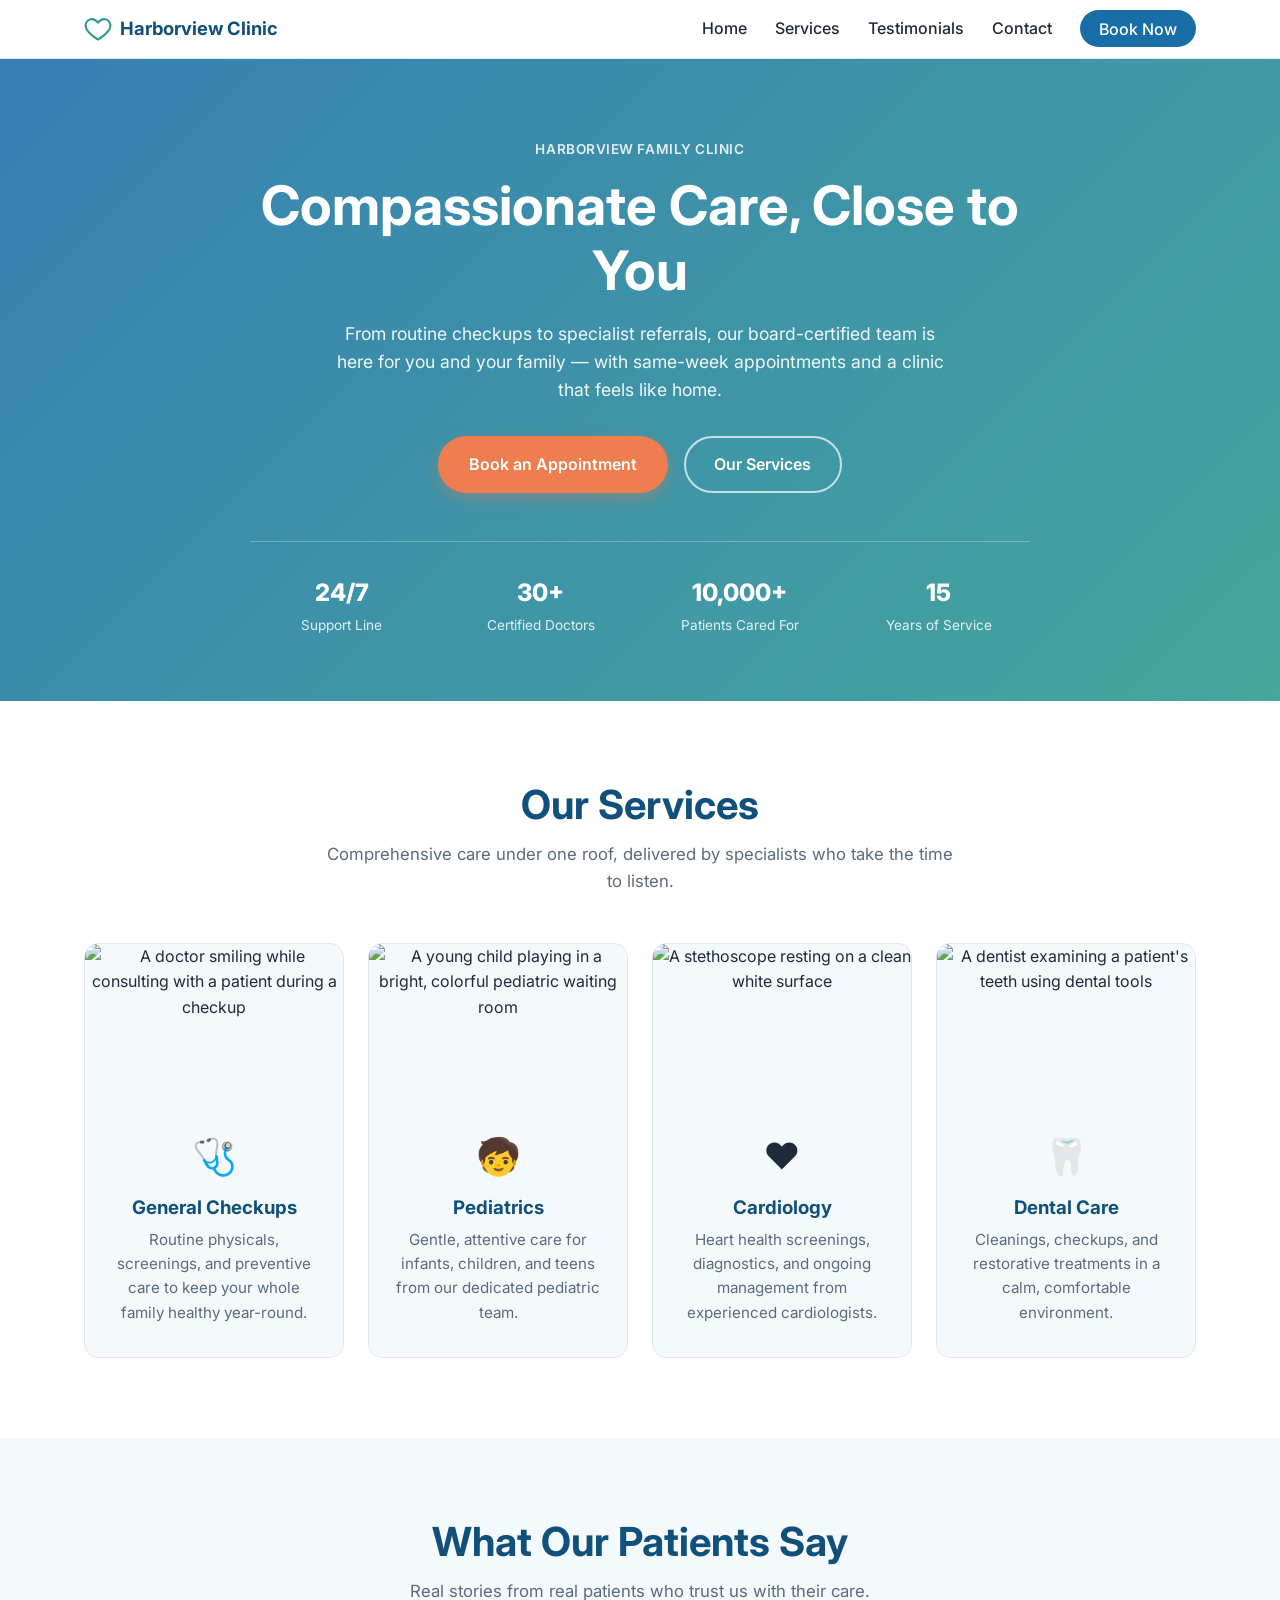
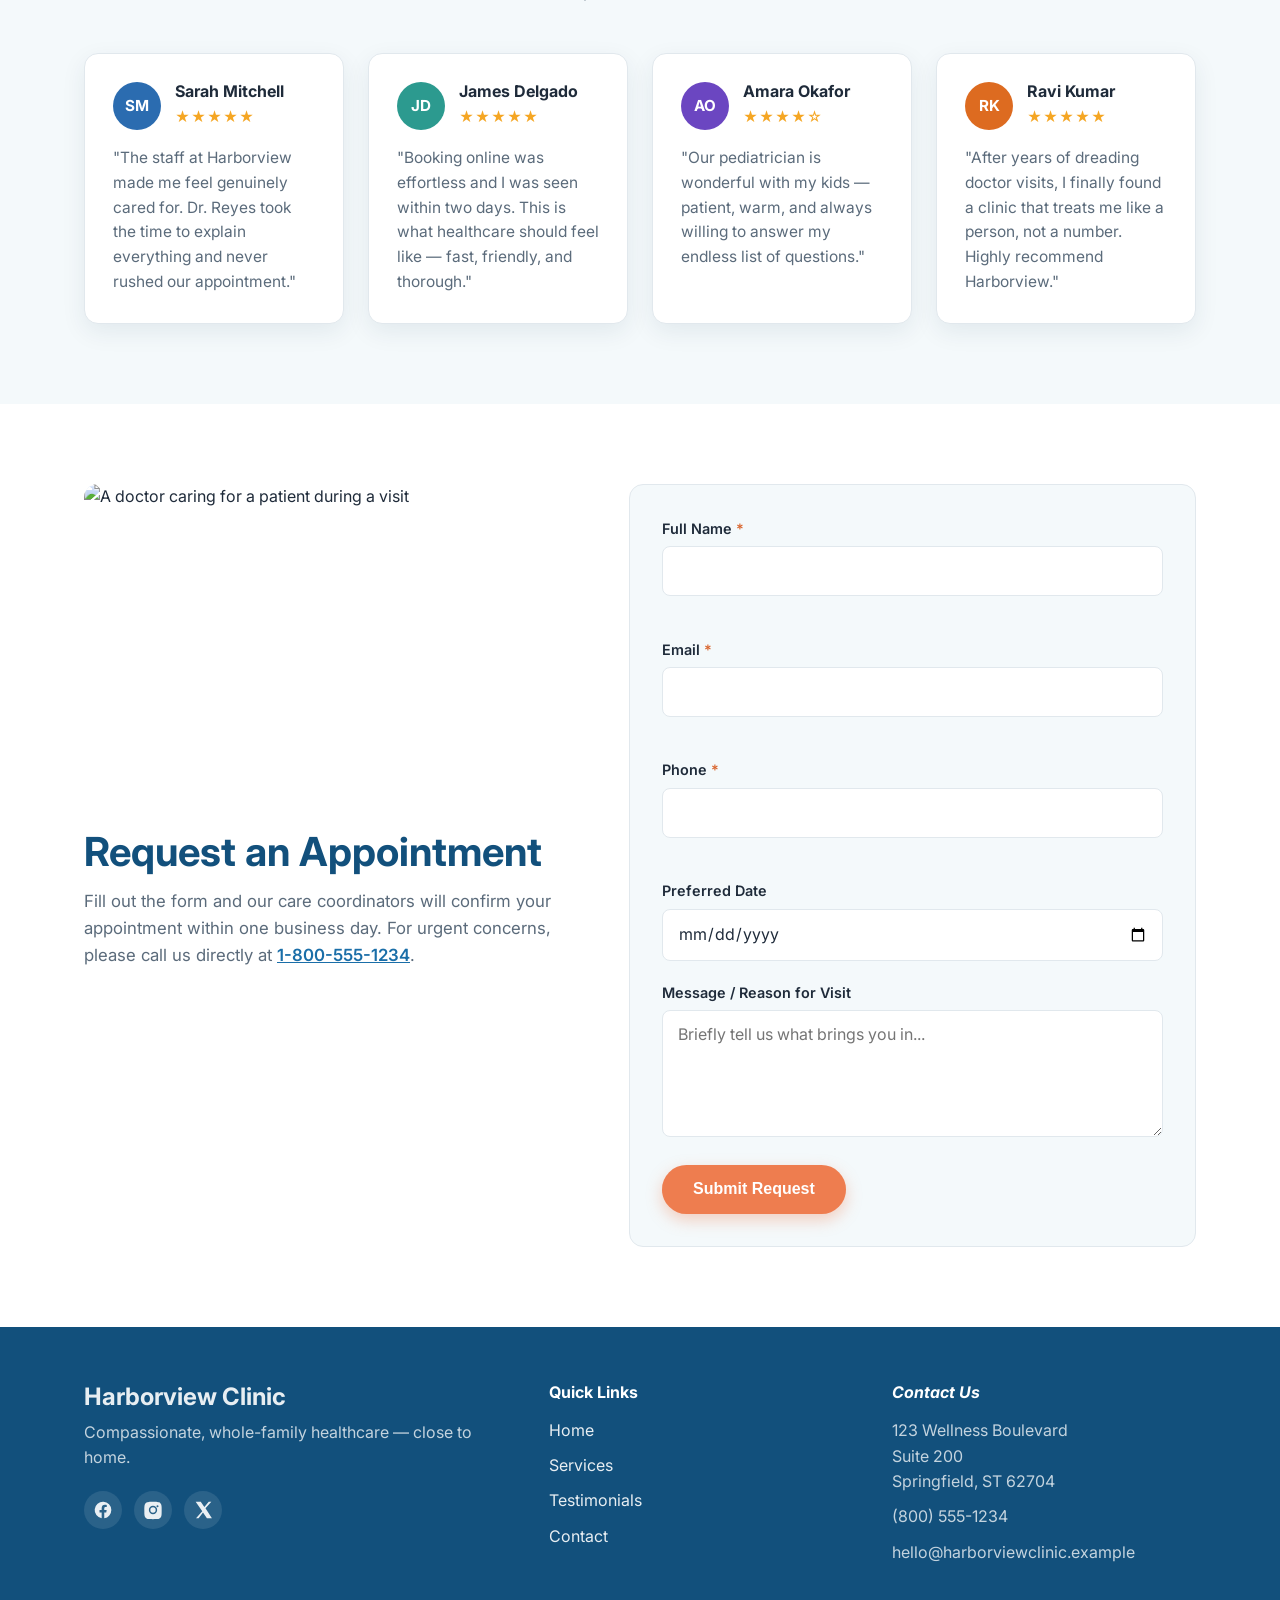
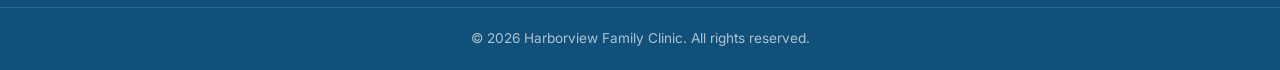
==== index.html @ 47829ef1 "Add healthcare clinic site (HTML, CSS, JS) and CLAUDE.md" ====
<!DOCTYPE html>
<html lang="en">
<head>
  <meta charset="UTF-8">
  <meta name="viewport" content="width=device-width, initial-scale=1.0">
  <title>Harborview Family Clinic | Compassionate Care, Close to You</title>
  <meta name="description" content="Harborview Family Clinic offers trusted, compassionate healthcare for the whole family. Book an appointment today.">
  <link rel="preconnect" href="https://fonts.googleapis.com">
  <link rel="preconnect" href="https://fonts.gstatic.com" crossorigin>
  <link href="https://fonts.googleapis.com/css2?family=Inter:wght@400;500;600;700;800&display=swap" rel="stylesheet">
  <link rel="stylesheet" href="styles.css">
</head>
<body>

  <!-- ===================== Header / Navbar ===================== -->
  <header class="site-header">
    <nav class="navbar" aria-label="Primary navigation">
      <a href="#home" class="logo">
        <span class="logo-mark" aria-hidden="true">
          <svg width="28" height="28" viewBox="0 0 24 24" fill="none" xmlns="http://www.w3.org/2000/svg">
            <path d="M12 21s-7.5-4.6-10-9.3C.5 8.4 2 4.5 5.6 3.7 8 3.1 10.2 4.4 12 6.5c1.8-2.1 4-3.4 6.4-2.8C22 4.5 23.5 8.4 22 11.7 19.5 16.4 12 21 12 21z" stroke="currentColor" stroke-width="1.8" stroke-linejoin="round"/>
          </svg>
        </span>
        Harborview Clinic
      </a>

      <button class="nav-toggle" id="navToggle" aria-label="Toggle navigation menu" aria-expanded="false" aria-controls="navMenu">
        <span></span>
        <span></span>
        <span></span>
      </button>

      <ul class="nav-menu" id="navMenu">
        <li><a href="#home" class="nav-link">Home</a></li>
        <li><a href="#services" class="nav-link">Services</a></li>
        <li><a href="#testimonials" class="nav-link">Testimonials</a></li>
        <li><a href="#enquiry" class="nav-link">Contact</a></li>
        <li><a href="#enquiry" class="nav-link nav-cta">Book Now</a></li>
      </ul>
    </nav>
  </header>

  <main>
    <!-- ===================== 1. Hero Section ===================== -->
    <section id="home" class="hero">
      <div class="hero-inner">
        <p class="hero-eyebrow fade-in">Harborview Family Clinic</p>
        <h1 class="hero-title fade-in">Compassionate Care, Close to You</h1>
        <p class="hero-subtitle fade-in">
          From routine checkups to specialist referrals, our board-certified team is here for
          you and your family — with same-week appointments and a clinic that feels like home.
        </p>
        <div class="hero-actions fade-in">
          <a href="#enquiry" class="btn btn-primary">Book an Appointment</a>
          <a href="#services" class="btn btn-secondary">Our Services</a>
        </div>

        <ul class="trust-strip fade-in">
          <li>
            <span class="trust-number">24/7</span>
            <span class="trust-label">Support Line</span>
          </li>
          <li>
            <span class="trust-number">30+</span>
            <span class="trust-label">Certified Doctors</span>
          </li>
          <li>
            <span class="trust-number">10,000+</span>
            <span class="trust-label">Patients Cared For</span>
          </li>
          <li>
            <span class="trust-number">15</span>
            <span class="trust-label">Years of Service</span>
          </li>
        </ul>
      </div>
    </section>

    <!-- ===================== 2. Services Section ===================== -->
    <section id="services" class="services">
      <div class="section-inner">
        <h2 class="section-title fade-in">Our Services</h2>
        <p class="section-intro fade-in">
          Comprehensive care under one roof, delivered by specialists who take the time to listen.
        </p>

        <div class="services-grid">
          <article class="service-card fade-in">
            <img class="service-photo" src="https://images.unsplash.com/photo-1622253692010-333f2da6031d?w=500&q=70&auto=format&fit=crop" alt="A doctor smiling while consulting with a patient during a checkup" loading="lazy" width="500" height="320">
            <div class="service-body">
              <span class="service-icon" aria-hidden="true">🩺</span>
              <h3>General Checkups</h3>
              <p>Routine physicals, screenings, and preventive care to keep your whole family healthy year-round.</p>
            </div>
          </article>

          <article class="service-card fade-in">
            <img class="service-photo" src="https://images.unsplash.com/photo-1516627145497-ae6968895b74?w=500&q=70&auto=format&fit=crop" alt="A young child playing in a bright, colorful pediatric waiting room" loading="lazy" width="500" height="320">
            <div class="service-body">
              <span class="service-icon" aria-hidden="true">🧒</span>
              <h3>Pediatrics</h3>
              <p>Gentle, attentive care for infants, children, and teens from our dedicated pediatric team.</p>
            </div>
          </article>

          <article class="service-card fade-in">
            <img class="service-photo" src="https://images.unsplash.com/photo-1584982751601-97dcc096659c?w=500&q=70&auto=format&fit=crop" alt="A stethoscope resting on a clean white surface" loading="lazy" width="500" height="320">
            <div class="service-body">
              <span class="service-icon" aria-hidden="true">❤️</span>
              <h3>Cardiology</h3>
              <p>Heart health screenings, diagnostics, and ongoing management from experienced cardiologists.</p>
            </div>
          </article>

          <article class="service-card fade-in">
            <img class="service-photo" src="https://images.unsplash.com/photo-1606811971618-4486d14f3f99?w=500&q=70&auto=format&fit=crop" alt="A dentist examining a patient's teeth using dental tools" loading="lazy" width="500" height="320">
            <div class="service-body">
              <span class="service-icon" aria-hidden="true">🦷</span>
              <h3>Dental Care</h3>
              <p>Cleanings, checkups, and restorative treatments in a calm, comfortable environment.</p>
            </div>
          </article>
        </div>
      </div>
    </section>

    <!-- ===================== 3. Testimonials Section ===================== -->
    <section id="testimonials" class="testimonials">
      <div class="section-inner">
        <h2 class="section-title fade-in">What Our Patients Say</h2>
        <p class="section-intro fade-in">
          Real stories from real patients who trust us with their care.
        </p>

        <div class="testimonials-grid">
          <article class="testimonial-card fade-in">
            <div class="testimonial-header">
              <span class="avatar" style="background:#2b6cb0;" aria-hidden="true">SM</span>
              <div>
                <h3 class="testimonial-name">Sarah Mitchell</h3>
                <span class="stars" aria-label="5 out of 5 stars">★★★★★</span>
              </div>
            </div>
            <p class="testimonial-quote">
              "The staff at Harborview made me feel genuinely cared for. Dr. Reyes took the time
              to explain everything and never rushed our appointment."
            </p>
          </article>

          <article class="testimonial-card fade-in">
            <div class="testimonial-header">
              <span class="avatar" style="background:#2c9a8f;" aria-hidden="true">JD</span>
              <div>
                <h3 class="testimonial-name">James Delgado</h3>
                <span class="stars" aria-label="5 out of 5 stars">★★★★★</span>
              </div>
            </div>
            <p class="testimonial-quote">
              "Booking online was effortless and I was seen within two days. This is what
              healthcare should feel like — fast, friendly, and thorough."
            </p>
          </article>

          <article class="testimonial-card fade-in">
            <div class="testimonial-header">
              <span class="avatar" style="background:#6b46c1;" aria-hidden="true">AO</span>
              <div>
                <h3 class="testimonial-name">Amara Okafor</h3>
                <span class="stars" aria-label="4 out of 5 stars">★★★★☆</span>
              </div>
            </div>
            <p class="testimonial-quote">
              "Our pediatrician is wonderful with my kids — patient, warm, and always willing
              to answer my endless list of questions."
            </p>
          </article>

          <article class="testimonial-card fade-in">
            <div class="testimonial-header">
              <span class="avatar" style="background:#dd6b20;" aria-hidden="true">RK</span>
              <div>
                <h3 class="testimonial-name">Ravi Kumar</h3>
                <span class="stars" aria-label="5 out of 5 stars">★★★★★</span>
              </div>
            </div>
            <p class="testimonial-quote">
              "After years of dreading doctor visits, I finally found a clinic that treats me
              like a person, not a number. Highly recommend Harborview."
            </p>
          </article>
        </div>
      </div>
    </section>

    <!-- ===================== 4. Enquiry Form Section ===================== -->
    <section id="enquiry" class="enquiry">
      <div class="section-inner enquiry-inner">
        <div class="enquiry-copy fade-in">
          <img class="enquiry-photo" src="https://images.unsplash.com/photo-1576765608866-5b51046452be?w=600&q=70&auto=format&fit=crop" alt="A doctor caring for a patient during a visit" loading="lazy" width="600" height="380">
          <h2 class="section-title">Request an Appointment</h2>
          <p class="section-intro">
            Fill out the form and our care coordinators will confirm your appointment within
            one business day. For urgent concerns, please call us directly at
            <a href="tel:+18005551234">1-800-555-1234</a>.
          </p>
        </div>

        <form id="enquiryForm" class="enquiry-form fade-in" novalidate>
          <div id="formSuccess" class="form-success" role="status" hidden>
            Thank you! We'll contact you shortly to confirm your appointment.
          </div>

          <div class="form-group">
            <label for="fullName">Full Name <span class="required">*</span></label>
            <input type="text" id="fullName" name="fullName" autocomplete="name" aria-describedby="fullNameError" required>
            <span class="error" id="fullNameError"></span>
          </div>

          <div class="form-group">
            <label for="email">Email <span class="required">*</span></label>
            <input type="email" id="email" name="email" autocomplete="email" aria-describedby="emailError" required>
            <span class="error" id="emailError"></span>
          </div>

          <div class="form-group">
            <label for="phone">Phone <span class="required">*</span></label>
            <input type="tel" id="phone" name="phone" autocomplete="tel" aria-describedby="phoneError" required>
            <span class="error" id="phoneError"></span>
          </div>

          <div class="form-group">
            <label for="preferredDate">Preferred Date</label>
            <input type="date" id="preferredDate" name="preferredDate">
          </div>

          <div class="form-group form-group-full">
            <label for="message">Message / Reason for Visit</label>
            <textarea id="message" name="message" rows="4" placeholder="Briefly tell us what brings you in..."></textarea>
          </div>

          <button type="submit" class="btn btn-primary form-submit">Submit Request</button>

          <!-- API endpoint placeholder: replace console.log in script.js with a fetch() call to your backend -->
        </form>
      </div>
    </section>
  </main>

  <!-- ===================== Footer ===================== -->
  <footer class="site-footer">
    <div class="footer-inner">
      <div class="footer-brand">
        <h2>Harborview Clinic</h2>
        <p>Compassionate, whole-family healthcare — close to home.</p>
        <ul class="social-links" aria-label="Social media links">
          <li>
            <a href="#" aria-label="Harborview Clinic on Facebook">
              <svg width="20" height="20" viewBox="0 0 24 24" fill="currentColor" aria-hidden="true"><path d="M22 12a10 10 0 10-11.6 9.9v-7h-2.6V12h2.6V9.8c0-2.6 1.5-4 3.9-4 1.1 0 2.2.2 2.2.2v2.5h-1.3c-1.3 0-1.7.8-1.7 1.6V12h2.9l-.5 2.9h-2.4v7A10 10 0 0022 12z"/></svg>
            </a>
          </li>
          <li>
            <a href="#" aria-label="Harborview Clinic on Instagram">
              <svg width="20" height="20" viewBox="0 0 24 24" fill="currentColor" aria-hidden="true"><path d="M12 2.2c3.2 0 3.6 0 4.9.1 1.2.1 2 .3 2.4.5.6.2 1 .5 1.5 1 .4.4.7.9 1 1.5.2.4.4 1.2.5 2.4.1 1.3.1 1.7.1 4.9s0 3.6-.1 4.9c-.1 1.2-.3 2-.5 2.4-.2.6-.5 1-1 1.5-.4.4-.9.7-1.5 1-.4.2-1.2.4-2.4.5-1.3.1-1.7.1-4.9.1s-3.6 0-4.9-.1c-1.2-.1-2-.3-2.4-.5a4 4 0 01-1.5-1 4 4 0 01-1-1.5c-.2-.4-.4-1.2-.5-2.4-.1-1.3-.1-1.7-.1-4.9s0-3.6.1-4.9c.1-1.2.3-2 .5-2.4.2-.6.5-1 1-1.5.4-.4.9-.7 1.5-1 .4-.2 1.2-.4 2.4-.5 1.3-.1 1.7-.1 4.9-.1zM12 7a5 5 0 100 10 5 5 0 000-10zm0 8.2a3.2 3.2 0 110-6.4 3.2 3.2 0 010 6.4zm5.4-8.9a1.2 1.2 0 100 2.4 1.2 1.2 0 000-2.4z"/></svg>
            </a>
          </li>
          <li>
            <a href="#" aria-label="Harborview Clinic on X">
              <svg width="20" height="20" viewBox="0 0 24 24" fill="currentColor" aria-hidden="true"><path d="M18.9 2H22l-7 8 7.7 12h-6l-4.7-6.9L6.7 22H3.6l7.5-8.6L3.2 2h6.1l4.3 6.3L18.9 2z"/></svg>
            </a>
          </li>
        </ul>
      </div>

      <nav class="footer-links" aria-label="Footer quick links">
        <h3>Quick Links</h3>
        <ul>
          <li><a href="#home">Home</a></li>
          <li><a href="#services">Services</a></li>
          <li><a href="#testimonials">Testimonials</a></li>
          <li><a href="#enquiry">Contact</a></li>
        </ul>
      </nav>

      <address class="footer-contact">
        <h3>Contact Us</h3>
        <p>123 Wellness Boulevard<br>Suite 200<br>Springfield, ST 62704</p>
        <p><a href="tel:+18005551234">(800) 555-1234</a></p>
        <p><a href="mailto:hello@harborviewclinic.example">hello@harborviewclinic.example</a></p>
      </address>
    </div>

    <div class="footer-bottom">
      <p>&copy; <span id="year"></span> Harborview Family Clinic. All rights reserved.</p>
    </div>
  </footer>

  <script src="script.js" defer></script>
</body>
</html>
---- styles.css ----
/* ===================== Variables & Reset ===================== */
:root {
  --color-primary: #1a6ea8;
  --color-primary-dark: #12507c;
  --color-teal: #2c9a8f;
  --color-accent: #ee7d4f;
  --color-accent-dark: #d9662f;
  --color-text: #1f2b3a;
  --color-text-muted: #5b6b7b;
  --color-bg: #ffffff;
  --color-bg-soft: #f4f9fb;
  --color-border: #e1e8ed;
  --shadow-card: 0 8px 24px rgba(19, 51, 74, 0.08);
  --radius: 14px;
  --max-width: 1160px;
  --font-body: 'Inter', -apple-system, BlinkMacSystemFont, 'Segoe UI', Roboto, sans-serif;
}

* {
  margin: 0;
  padding: 0;
  box-sizing: border-box;
}

html {
  scroll-behavior: smooth;
}

body {
  font-family: var(--font-body);
  color: var(--color-text);
  background: var(--color-bg);
  line-height: 1.6;
  -webkit-font-smoothing: antialiased;
}

img, svg {
  display: block;
  max-width: 100%;
}

a {
  color: inherit;
  text-decoration: none;
}

ul {
  list-style: none;
}

h1, h2, h3 {
  line-height: 1.2;
  font-weight: 700;
}

.section-inner {
  max-width: var(--max-width);
  margin: 0 auto;
  padding: 5rem 1.5rem;
}

.section-title {
  font-size: clamp(1.75rem, 4vw, 2.5rem);
  text-align: center;
  color: var(--color-primary-dark);
}

.section-intro {
  text-align: center;
  max-width: 640px;
  margin: 0.75rem auto 3rem;
  color: var(--color-text-muted);
  font-size: 1.05rem;
}

:focus-visible {
  outline: 3px solid var(--color-accent);
  outline-offset: 2px;
}

/* ===================== Buttons ===================== */
.btn {
  display: inline-block;
  padding: 0.85rem 1.8rem;
  border-radius: 999px;
  font-weight: 600;
  font-size: 1rem;
  border: 2px solid transparent;
  cursor: pointer;
  transition: transform 0.15s ease, box-shadow 0.15s ease, background 0.15s ease;
}

.btn:hover {
  transform: translateY(-2px);
}

.btn-primary {
  background: var(--color-accent);
  color: #fff;
  box-shadow: 0 6px 16px rgba(238, 125, 79, 0.35);
}

.btn-primary:hover {
  background: var(--color-accent-dark);
}

.btn-secondary {
  background: transparent;
  color: #fff;
  border-color: rgba(255, 255, 255, 0.7);
}

.btn-secondary:hover {
  background: rgba(255, 255, 255, 0.15);
}

/* ===================== Fade-in on scroll ===================== */
.fade-in {
  opacity: 0;
  transform: translateY(24px);
  transition: opacity 0.6s ease, transform 0.6s ease;
}

.fade-in.is-visible {
  opacity: 1;
  transform: translateY(0);
}

/* ===================== Header / Navbar ===================== */
.site-header {
  position: sticky;
  top: 0;
  z-index: 100;
  background: rgba(255, 255, 255, 0.92);
  backdrop-filter: blur(8px);
  border-bottom: 1px solid var(--color-border);
}

.navbar {
  max-width: var(--max-width);
  margin: 0 auto;
  display: flex;
  align-items: center;
  justify-content: space-between;
  padding: 0.9rem 1.5rem;
}

.logo {
  display: flex;
  align-items: center;
  gap: 0.5rem;
  font-weight: 700;
  font-size: 1.15rem;
  color: var(--color-primary-dark);
}

.logo-mark {
  color: var(--color-teal);
  display: inline-flex;
}

.nav-toggle {
  display: flex;
  flex-direction: column;
  justify-content: center;
  gap: 5px;
  width: 40px;
  height: 40px;
  background: transparent;
  border: none;
  cursor: pointer;
  z-index: 110;
}

.nav-toggle span {
  display: block;
  height: 2px;
  width: 100%;
  background: var(--color-primary-dark);
  border-radius: 2px;
  transition: transform 0.25s ease, opacity 0.25s ease;
}

.nav-toggle[aria-expanded="true"] span:nth-child(1) {
  transform: translateY(7px) rotate(45deg);
}

.nav-toggle[aria-expanded="true"] span:nth-child(2) {
  opacity: 0;
}

.nav-toggle[aria-expanded="true"] span:nth-child(3) {
  transform: translateY(-7px) rotate(-45deg);
}

.nav-menu {
  display: flex;
  align-items: center;
  gap: 1.75rem;
}

.nav-link {
  font-weight: 500;
  color: var(--color-text);
  padding: 0.4rem 0;
  border-bottom: 2px solid transparent;
  transition: color 0.15s ease, border-color 0.15s ease;
}

.nav-link:hover {
  color: var(--color-primary);
  border-bottom-color: var(--color-primary);
}

.nav-cta {
  background: var(--color-primary);
  color: #fff !important;
  padding: 0.55rem 1.2rem;
  border-radius: 999px;
  border-bottom: none !important;
}

.nav-cta:hover {
  background: var(--color-primary-dark);
}

@media (max-width: 767px) {
  .nav-toggle {
    display: flex;
  }

  .nav-menu {
    position: fixed;
    top: 68px;
    left: 0;
    right: 0;
    background: #fff;
    flex-direction: column;
    align-items: stretch;
    gap: 0;
    padding: 0.5rem 1.5rem 1.5rem;
    border-bottom: 1px solid var(--color-border);
    transform: translateY(-12px);
    opacity: 0;
    visibility: hidden;
    transition: opacity 0.2s ease, transform 0.2s ease, visibility 0.2s ease;
  }

  .nav-menu.is-open {
    transform: translateY(0);
    opacity: 1;
    visibility: visible;
  }

  .nav-link {
    display: block;
    padding: 0.75rem 0;
    border-bottom: 1px solid var(--color-border);
  }

  .nav-cta {
    margin-top: 0.75rem;
    text-align: center;
  }
}

@media (min-width: 768px) {
  .nav-toggle {
    display: none;
  }
}

/* ===================== Hero ===================== */
.hero {
  background:
    linear-gradient(135deg, rgba(26, 110, 168, 0.88) 0%, rgba(44, 154, 143, 0.88) 100%),
    url("https://images.unsplash.com/photo-1519494026892-80bbd2d6fd0d?w=1600&q=70&auto=format&fit=crop") center / cover no-repeat;
  color: #fff;
  padding: 5rem 1.5rem 4rem;
  text-align: center;
}

.hero-inner {
  max-width: 780px;
  margin: 0 auto;
}

.hero-eyebrow {
  font-weight: 600;
  letter-spacing: 0.04em;
  text-transform: uppercase;
  font-size: 0.85rem;
  color: rgba(255, 255, 255, 0.85);
  margin-bottom: 0.75rem;
}

.hero-title {
  font-size: clamp(2.1rem, 5.5vw, 3.4rem);
  margin-bottom: 1rem;
}

.hero-subtitle {
  font-size: 1.1rem;
  color: rgba(255, 255, 255, 0.92);
  max-width: 620px;
  margin: 0 auto 2rem;
}

.hero-actions {
  display: flex;
  flex-wrap: wrap;
  justify-content: center;
  gap: 1rem;
  margin-bottom: 3rem;
}

.trust-strip {
  display: grid;
  grid-template-columns: repeat(2, 1fr);
  gap: 1.5rem 1rem;
  border-top: 1px solid rgba(255, 255, 255, 0.25);
  padding-top: 2rem;
}

.trust-strip li {
  display: flex;
  flex-direction: column;
  gap: 0.2rem;
}

.trust-number {
  font-size: 1.5rem;
  font-weight: 800;
}

.trust-label {
  font-size: 0.85rem;
  color: rgba(255, 255, 255, 0.85);
}

@media (min-width: 640px) {
  .trust-strip {
    grid-template-columns: repeat(4, 1fr);
  }
}

/* ===================== Services ===================== */
.services {
  background: var(--color-bg);
}

.services-grid {
  display: grid;
  grid-template-columns: 1fr;
  gap: 1.5rem;
}

.service-card {
  background: var(--color-bg-soft);
  border: 1px solid var(--color-border);
  border-radius: var(--radius);
  overflow: hidden;
  text-align: center;
  transition: transform 0.2s ease, box-shadow 0.2s ease;
}

.service-card:hover {
  transform: translateY(-4px);
  box-shadow: var(--shadow-card);
}

.service-photo {
  width: 100%;
  height: 160px;
  object-fit: cover;
}

.service-body {
  padding: 1.5rem 1.5rem 2rem;
}

.service-icon {
  font-size: 2.25rem;
  display: block;
  margin-bottom: 0.75rem;
}

.service-card h3 {
  margin-bottom: 0.5rem;
  color: var(--color-primary-dark);
}

.service-card p {
  color: var(--color-text-muted);
  font-size: 0.95rem;
}

@media (min-width: 640px) {
  .services-grid {
    grid-template-columns: repeat(2, 1fr);
  }
}

@media (min-width: 992px) {
  .services-grid {
    grid-template-columns: repeat(4, 1fr);
  }
}

/* ===================== Testimonials ===================== */
.testimonials {
  background: var(--color-bg-soft);
}

.testimonials-grid {
  display: grid;
  grid-template-columns: 1fr;
  gap: 1.5rem;
}

.testimonial-card {
  background: #fff;
  border: 1px solid var(--color-border);
  border-radius: var(--radius);
  padding: 1.75rem;
  box-shadow: var(--shadow-card);
}

.testimonial-header {
  display: flex;
  align-items: center;
  gap: 0.9rem;
  margin-bottom: 1rem;
}

.avatar {
  flex-shrink: 0;
  width: 48px;
  height: 48px;
  border-radius: 50%;
  color: #fff;
  font-weight: 700;
  font-size: 0.95rem;
  display: flex;
  align-items: center;
  justify-content: center;
}

.testimonial-name {
  font-size: 1rem;
  margin-bottom: 0.15rem;
}

.stars {
  color: #f5a623;
  font-size: 0.9rem;
  letter-spacing: 1px;
}

.testimonial-quote {
  color: var(--color-text-muted);
  font-size: 0.97rem;
}

@media (min-width: 640px) {
  .testimonials-grid {
    grid-template-columns: repeat(2, 1fr);
  }
}

@media (min-width: 992px) {
  .testimonials-grid {
    grid-template-columns: repeat(4, 1fr);
  }
}

/* ===================== Enquiry Form ===================== */
.enquiry {
  background: var(--color-bg);
}

.enquiry-inner {
  display: grid;
  grid-template-columns: 1fr;
  gap: 2.5rem;
}

.enquiry-copy .section-title,
.enquiry-copy .section-intro {
  text-align: left;
  margin-left: 0;
}

.enquiry-photo {
  width: 100%;
  height: 220px;
  object-fit: cover;
  border-radius: var(--radius);
  margin-bottom: 1.5rem;
}

@media (min-width: 992px) {
  .enquiry-photo {
    height: 320px;
  }
}

.enquiry-copy a {
  color: var(--color-primary);
  font-weight: 600;
  text-decoration: underline;
}

.enquiry-form {
  background: var(--color-bg-soft);
  border: 1px solid var(--color-border);
  border-radius: var(--radius);
  padding: 2rem;
  display: grid;
  grid-template-columns: 1fr;
  gap: 1.25rem;
}

.form-group {
  display: flex;
  flex-direction: column;
  gap: 0.4rem;
}

.form-group label {
  font-weight: 600;
  font-size: 0.9rem;
}

.required {
  color: var(--color-accent-dark);
}

.form-group input,
.form-group textarea {
  font: inherit;
  padding: 0.7rem 0.9rem;
  border: 1.5px solid var(--color-border);
  border-radius: 8px;
  background: #fff;
  color: var(--color-text);
  transition: border-color 0.15s ease, box-shadow 0.15s ease;
}

.form-group input:focus,
.form-group textarea:focus {
  border-color: var(--color-primary);
  box-shadow: 0 0 0 3px rgba(26, 110, 168, 0.15);
  outline: none;
}

.form-group input[aria-invalid="true"],
.form-group textarea[aria-invalid="true"] {
  border-color: #d64545;
}

.error {
  color: #d64545;
  font-size: 0.85rem;
  min-height: 1.1em;
}

.form-success {
  background: #e5f6ee;
  border: 1px solid #a9e2c6;
  color: #1e7a4c;
  padding: 0.9rem 1.1rem;
  border-radius: 8px;
  font-weight: 500;
}

.form-submit {
  justify-self: start;
  margin-top: 0.5rem;
}

@media (min-width: 992px) {
  .enquiry-inner {
    grid-template-columns: 1fr 1.2fr;
    align-items: start;
  }

  .form-group-full {
    grid-column: 1 / -1;
  }
}

/* ===================== Footer ===================== */
.site-footer {
  background: var(--color-primary-dark);
  color: rgba(255, 255, 255, 0.9);
}

.footer-inner {
  max-width: var(--max-width);
  margin: 0 auto;
  padding: 3.5rem 1.5rem 2rem;
  display: grid;
  grid-template-columns: 1fr;
  gap: 2.5rem;
}

.footer-brand h2 {
  margin-bottom: 0.5rem;
}

.footer-brand p {
  color: rgba(255, 255, 255, 0.75);
  margin-bottom: 1.25rem;
}

.social-links {
  display: flex;
  gap: 0.75rem;
}

.social-links a {
  display: inline-flex;
  align-items: center;
  justify-content: center;
  width: 38px;
  height: 38px;
  border-radius: 50%;
  background: rgba(255, 255, 255, 0.1);
  transition: background 0.15s ease;
}

.social-links a:hover {
  background: rgba(255, 255, 255, 0.22);
}

.footer-links h3,
.footer-contact h3 {
  font-size: 1rem;
  margin-bottom: 1rem;
  color: #fff;
}

.footer-links ul {
  display: flex;
  flex-direction: column;
  gap: 0.6rem;
}

.footer-links a:hover,
.footer-contact a:hover {
  text-decoration: underline;
}

.footer-contact p {
  color: rgba(255, 255, 255, 0.75);
  margin-bottom: 0.6rem;
  font-style: normal;
}

.footer-bottom {
  border-top: 1px solid rgba(255, 255, 255, 0.15);
  text-align: center;
  padding: 1.25rem 1.5rem;
  font-size: 0.85rem;
  color: rgba(255, 255, 255, 0.65);
}

@media (min-width: 640px) {
  .footer-inner {
    grid-template-columns: 1.4fr 1fr 1fr;
  }
}
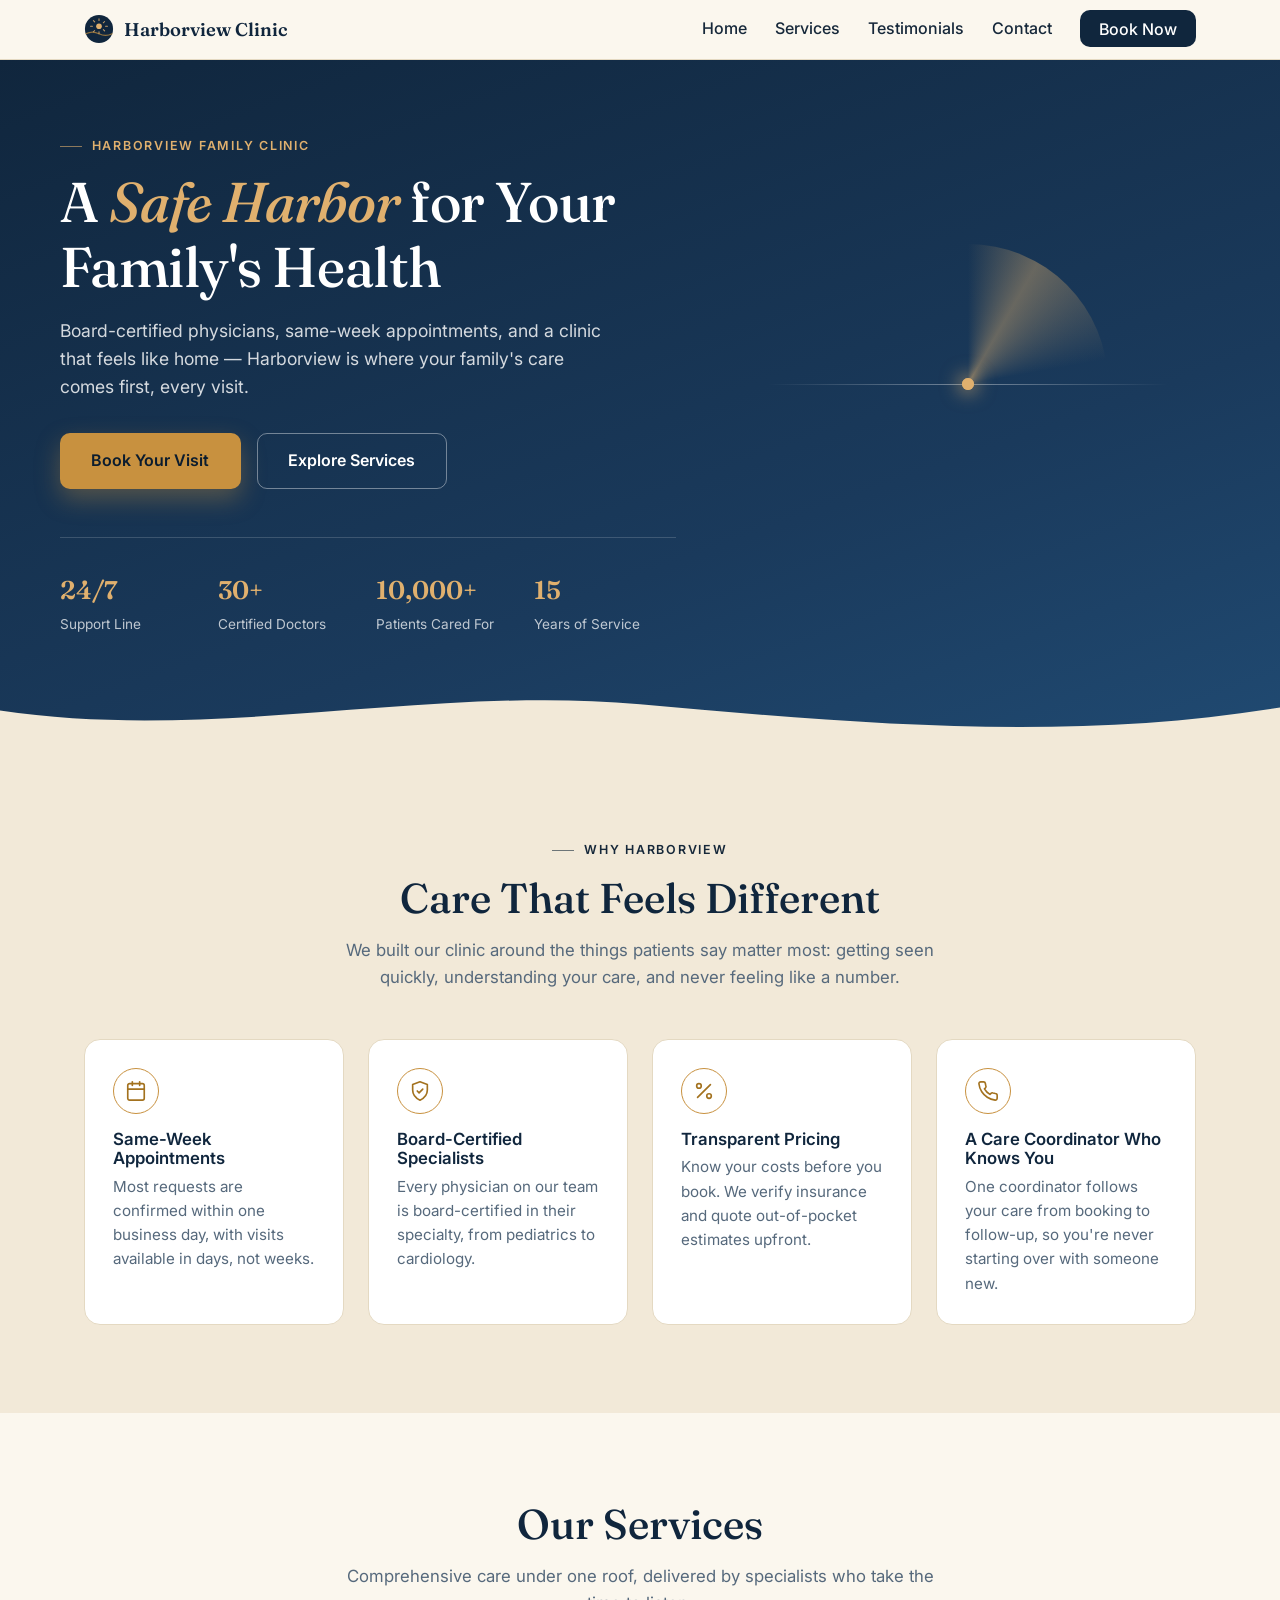
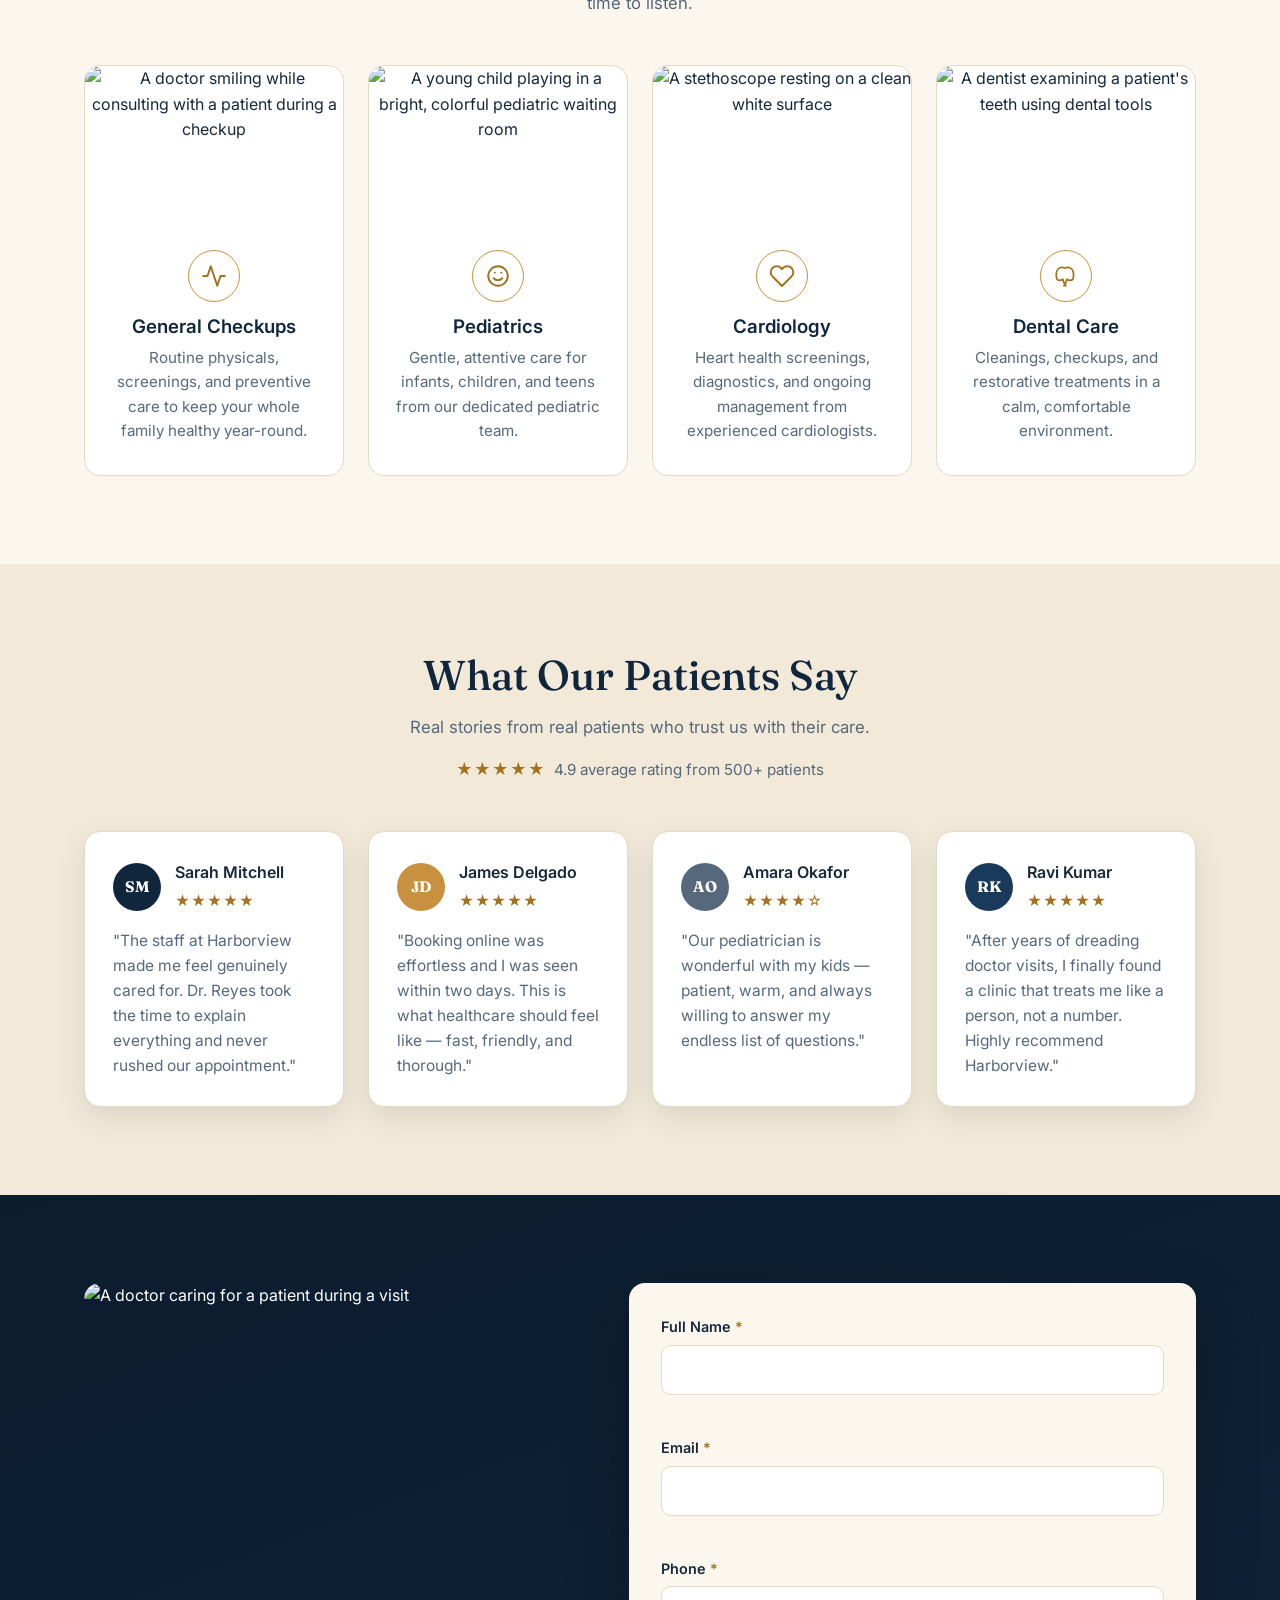
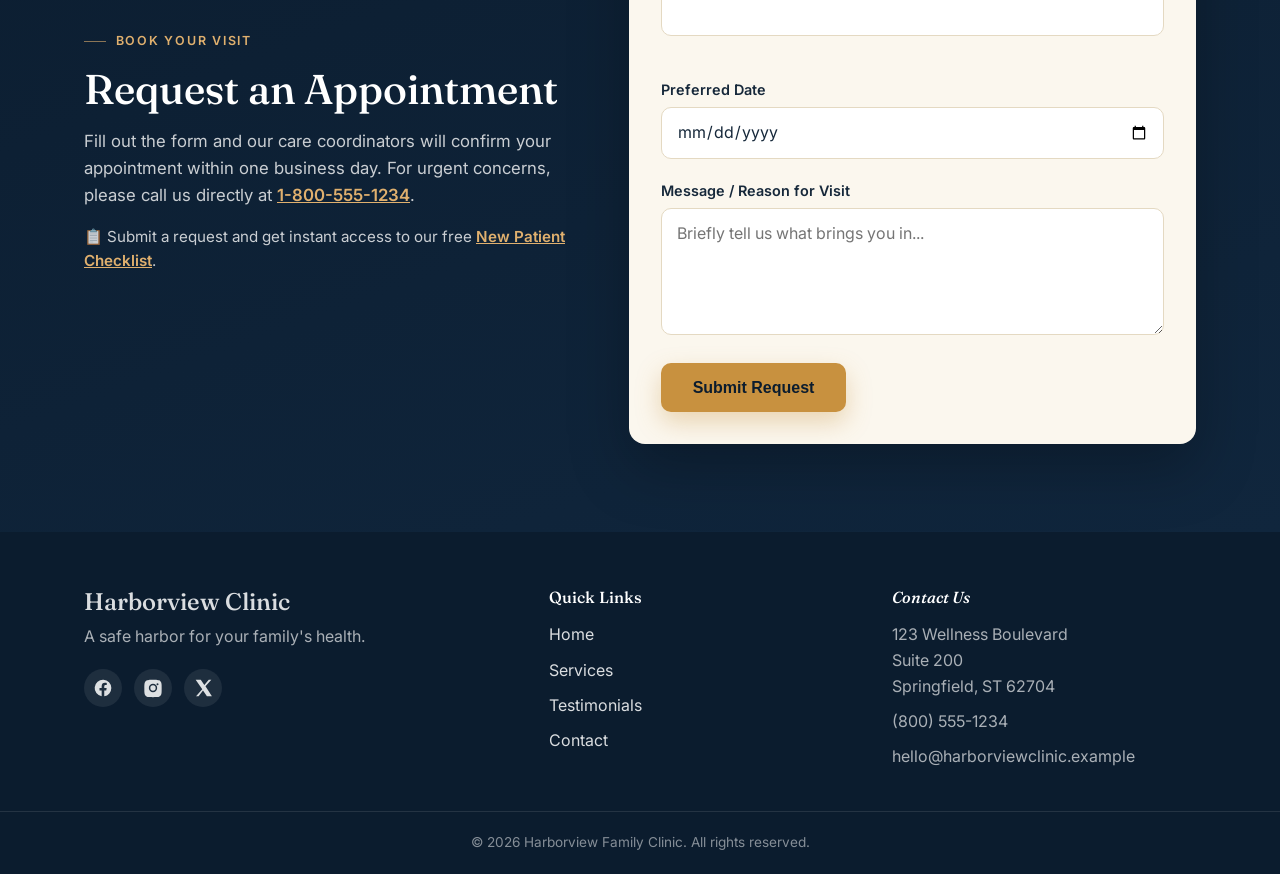
==== commit 8c6295c9: "Revamp site with harbor-themed navy/brass identity and a lead-magnet checklist Redesigns the visual " ====
--- a/index.html
+++ b/index.html
@@ -3,12 +3,50 @@
 <head>
   <meta charset="UTF-8">
   <meta name="viewport" content="width=device-width, initial-scale=1.0">
-  <title>Harborview Family Clinic | Compassionate Care, Close to You</title>
-  <meta name="description" content="Harborview Family Clinic offers trusted, compassionate healthcare for the whole family. Book an appointment today.">
+  <title>Harborview Family Clinic | A Safe Harbor for Your Family's Health</title>
+  <meta name="description" content="Harborview Family Clinic offers trusted, compassionate healthcare for the whole family — same-week appointments, board-certified physicians. Book today.">
+  <link rel="canonical" href="https://okkyprayitna.github.io/Healthcare/">
+  <link rel="icon" href="favicon.svg" type="image/svg+xml">
+  <meta name="theme-color" content="#10263d">
+
+  <!-- Open Graph / social sharing -->
+  <meta property="og:type" content="website">
+  <meta property="og:site_name" content="Harborview Family Clinic">
+  <meta property="og:title" content="Harborview Family Clinic | A Safe Harbor for Your Family's Health">
+  <meta property="og:description" content="Harborview Family Clinic offers trusted, compassionate healthcare for the whole family — same-week appointments, board-certified physicians. Book today.">
+  <meta property="og:url" content="https://okkyprayitna.github.io/Healthcare/">
+  <meta property="og:image" content="https://okkyprayitna.github.io/Healthcare/assets/screenshot.png">
+  <meta name="twitter:card" content="summary_large_image">
+  <meta name="twitter:title" content="Harborview Family Clinic | A Safe Harbor for Your Family's Health">
+  <meta name="twitter:description" content="Harborview Family Clinic offers trusted, compassionate healthcare for the whole family — same-week appointments, board-certified physicians. Book today.">
+  <meta name="twitter:image" content="https://okkyprayitna.github.io/Healthcare/assets/screenshot.png">
+
   <link rel="preconnect" href="https://fonts.googleapis.com">
   <link rel="preconnect" href="https://fonts.gstatic.com" crossorigin>
-  <link href="https://fonts.googleapis.com/css2?family=Inter:wght@400;500;600;700;800&display=swap" rel="stylesheet">
+  <link href="https://fonts.googleapis.com/css2?family=Inter:wght@400;500;600;700;800&family=Fraunces:ital,wght@0,500;0,600;1,500&display=swap" rel="stylesheet">
   <link rel="stylesheet" href="styles.css">
+
+  <script type="application/ld+json">
+  {
+    "@context": "https://schema.org",
+    "@type": "MedicalClinic",
+    "name": "Harborview Family Clinic",
+    "description": "Harborview Family Clinic offers trusted, compassionate healthcare for the whole family, including general checkups, pediatrics, cardiology, and dental care.",
+    "url": "https://okkyprayitna.github.io/Healthcare/",
+    "telephone": "+1-800-555-1234",
+    "email": "hello@harborviewclinic.example",
+    "address": {
+      "@type": "PostalAddress",
+      "streetAddress": "123 Wellness Boulevard, Suite 200",
+      "addressLocality": "Springfield",
+      "addressRegion": "ST",
+      "postalCode": "62704",
+      "addressCountry": "US"
+    },
+    "medicalSpecialty": ["GeneralPractice", "Pediatric", "Cardiovascular", "Dentistry"],
+    "openingHours": ["Mo-Fr 08:00-18:00", "Sa 09:00-13:00"]
+  }
+  </script>
 </head>
 <body>
 
@@ -17,8 +55,11 @@
     <nav class="navbar" aria-label="Primary navigation">
       <a href="#home" class="logo">
         <span class="logo-mark" aria-hidden="true">
-          <svg width="28" height="28" viewBox="0 0 24 24" fill="none" xmlns="http://www.w3.org/2000/svg">
-            <path d="M12 21s-7.5-4.6-10-9.3C.5 8.4 2 4.5 5.6 3.7 8 3.1 10.2 4.4 12 6.5c1.8-2.1 4-3.4 6.4-2.8C22 4.5 23.5 8.4 22 11.7 19.5 16.4 12 21 12 21z" stroke="currentColor" stroke-width="1.8" stroke-linejoin="round"/>
+          <svg width="30" height="30" viewBox="0 0 32 32" fill="none" xmlns="http://www.w3.org/2000/svg">
+            <circle cx="16" cy="16" r="15" fill="#10263d"/>
+            <path d="M2 21c4-2 10-2 14 0s10 2 14 0" stroke="#c8913f" stroke-width="1.3" stroke-linecap="round" opacity="0.7"/>
+            <circle cx="16" cy="13" r="3" fill="#e0b06e"/>
+            <path d="M16 5v2M25 13h-2M16 21v-2M7 13h2M22 8l-1.4 1.4M11.4 17.6 10 19M22 18l-1.4-1.4M11.4 8.4 10 7" stroke="#e0b06e" stroke-width="1.1" stroke-linecap="round" opacity="0.85"/>
           </svg>
         </span>
         Harborview Clinic
@@ -42,53 +83,119 @@
 
   <main>
     <!-- ===================== 1. Hero Section ===================== -->
-    <section id="home" class="hero">
+    <section id="home" class="hero chart-grid">
       <div class="hero-inner">
-        <p class="hero-eyebrow fade-in">Harborview Family Clinic</p>
-        <h1 class="hero-title fade-in">Compassionate Care, Close to You</h1>
-        <p class="hero-subtitle fade-in">
-          From routine checkups to specialist referrals, our board-certified team is here for
-          you and your family — with same-week appointments and a clinic that feels like home.
-        </p>
-        <div class="hero-actions fade-in">
-          <a href="#enquiry" class="btn btn-primary">Book an Appointment</a>
-          <a href="#services" class="btn btn-secondary">Our Services</a>
-        </div>
-
-        <ul class="trust-strip fade-in">
-          <li>
-            <span class="trust-number">24/7</span>
-            <span class="trust-label">Support Line</span>
-          </li>
-          <li>
-            <span class="trust-number">30+</span>
-            <span class="trust-label">Certified Doctors</span>
-          </li>
-          <li>
-            <span class="trust-number">10,000+</span>
-            <span class="trust-label">Patients Cared For</span>
-          </li>
-          <li>
-            <span class="trust-number">15</span>
-            <span class="trust-label">Years of Service</span>
-          </li>
-        </ul>
-      </div>
+        <div class="hero-text">
+          <p class="eyebrow hero-eyebrow fade-in">Harborview Family Clinic</p>
+          <h1 class="hero-title fade-in">A <em>Safe Harbor</em> for Your Family's Health</h1>
+          <p class="hero-subtitle fade-in">
+            Board-certified physicians, same-week appointments, and a clinic that feels like
+            home — Harborview is where your family's care comes first, every visit.
+          </p>
+          <div class="hero-actions fade-in">
+            <a href="#enquiry" class="btn btn-primary">Book Your Visit</a>
+            <a href="#services" class="btn btn-secondary">Explore Services</a>
+          </div>
+
+          <ul class="trust-strip fade-in">
+            <li>
+              <span class="trust-number">24/7</span>
+              <span class="trust-label">Support Line</span>
+            </li>
+            <li>
+              <span class="trust-number">30+</span>
+              <span class="trust-label">Certified Doctors</span>
+            </li>
+            <li>
+              <span class="trust-number">10,000+</span>
+              <span class="trust-label">Patients Cared For</span>
+            </li>
+            <li>
+              <span class="trust-number">15</span>
+              <span class="trust-label">Years of Service</span>
+            </li>
+          </ul>
+        </div>
+
+        <div class="hero-beacon fade-in" aria-hidden="true">
+          <div class="beacon-horizon"></div>
+          <div class="beacon-sweep"></div>
+          <div class="beacon-ring"></div>
+          <div class="beacon-ring beacon-ring-2"></div>
+          <div class="beacon-dot"></div>
+        </div>
+      </div>
+
+      <svg class="hero-wave" viewBox="0 0 1440 80" preserveAspectRatio="none" aria-hidden="true">
+        <path d="M0,32 C240,72 480,0 720,24 C960,48 1200,72 1440,28 L1440,80 L0,80 Z" fill="var(--color-bg-alt)"/>
+      </svg>
     </section>
 
-    <!-- ===================== 2. Services Section ===================== -->
+    <!-- ===================== 2. Why Choose Us Section ===================== -->
+    <section id="why-us" class="why-us">
+      <div class="section-inner">
+        <div class="section-head">
+          <p class="eyebrow fade-in">Why Harborview</p>
+          <h2 class="section-title fade-in">Care That Feels Different</h2>
+          <p class="section-intro fade-in">
+            We built our clinic around the things patients say matter most: getting seen quickly,
+            understanding your care, and never feeling like a number.
+          </p>
+        </div>
+
+        <div class="value-grid">
+          <article class="value-card fade-in">
+            <span class="value-icon" aria-hidden="true">
+              <svg viewBox="0 0 24 24" fill="none" stroke="currentColor" stroke-width="1.8" stroke-linecap="round" stroke-linejoin="round"><rect x="3" y="4" width="18" height="18" rx="2"/><line x1="16" y1="2" x2="16" y2="6"/><line x1="8" y1="2" x2="8" y2="6"/><line x1="3" y1="10" x2="21" y2="10"/></svg>
+            </span>
+            <h3>Same-Week Appointments</h3>
+            <p>Most requests are confirmed within one business day, with visits available in days, not weeks.</p>
+          </article>
+
+          <article class="value-card fade-in">
+            <span class="value-icon" aria-hidden="true">
+              <svg viewBox="0 0 24 24" fill="none" stroke="currentColor" stroke-width="1.8" stroke-linecap="round" stroke-linejoin="round"><path d="M12 2 4 5v6c0 5 3.5 9 8 11 4.5-2 8-6 8-11V5z"/><polyline points="9 12 11 14 15 10"/></svg>
+            </span>
+            <h3>Board-Certified Specialists</h3>
+            <p>Every physician on our team is board-certified in their specialty, from pediatrics to cardiology.</p>
+          </article>
+
+          <article class="value-card fade-in">
+            <span class="value-icon" aria-hidden="true">
+              <svg viewBox="0 0 24 24" fill="none" stroke="currentColor" stroke-width="1.8" stroke-linecap="round" stroke-linejoin="round"><line x1="19" y1="5" x2="5" y2="19"/><circle cx="6.5" cy="6.5" r="2.5"/><circle cx="17.5" cy="17.5" r="2.5"/></svg>
+            </span>
+            <h3>Transparent Pricing</h3>
+            <p>Know your costs before you book. We verify insurance and quote out-of-pocket estimates upfront.</p>
+          </article>
+
+          <article class="value-card fade-in">
+            <span class="value-icon" aria-hidden="true">
+              <svg viewBox="0 0 24 24" fill="none" stroke="currentColor" stroke-width="1.8" stroke-linecap="round" stroke-linejoin="round"><path d="M22 16.9v3a2 2 0 0 1-2.2 2 19.8 19.8 0 0 1-8.6-3.1 19.5 19.5 0 0 1-6-6 19.8 19.8 0 0 1-3.1-8.7A2 2 0 0 1 4.1 2h3a2 2 0 0 1 2 1.7c.1.9.3 1.8.6 2.7a2 2 0 0 1-.4 2.1L8.1 9.7a16 16 0 0 0 6 6l1.2-1.2a2 2 0 0 1 2.1-.4c.9.3 1.8.5 2.7.6a2 2 0 0 1 1.9 2.2z"/></svg>
+            </span>
+            <h3>A Care Coordinator Who Knows You</h3>
+            <p>One coordinator follows your care from booking to follow-up, so you're never starting over with someone new.</p>
+          </article>
+        </div>
+      </div>
+    </section>
+
+    <!-- ===================== 3. Services Section ===================== -->
     <section id="services" class="services">
       <div class="section-inner">
-        <h2 class="section-title fade-in">Our Services</h2>
-        <p class="section-intro fade-in">
-          Comprehensive care under one roof, delivered by specialists who take the time to listen.
-        </p>
+        <div class="section-head">
+          <h2 class="section-title fade-in">Our Services</h2>
+          <p class="section-intro fade-in">
+            Comprehensive care under one roof, delivered by specialists who take the time to listen.
+          </p>
+        </div>
 
         <div class="services-grid">
           <article class="service-card fade-in">
             <img class="service-photo" src="https://images.unsplash.com/photo-1622253692010-333f2da6031d?w=500&q=70&auto=format&fit=crop" alt="A doctor smiling while consulting with a patient during a checkup" loading="lazy" width="500" height="320">
             <div class="service-body">
-              <span class="service-icon" aria-hidden="true">🩺</span>
+              <span class="service-icon" aria-hidden="true">
+                <svg viewBox="0 0 24 24" fill="none" stroke="currentColor" stroke-width="1.8" stroke-linecap="round" stroke-linejoin="round"><polyline points="22 12 18 12 15 21 9 3 6 12 2 12"/></svg>
+              </span>
               <h3>General Checkups</h3>
               <p>Routine physicals, screenings, and preventive care to keep your whole family healthy year-round.</p>
             </div>
@@ -97,7 +204,9 @@
           <article class="service-card fade-in">
             <img class="service-photo" src="https://images.unsplash.com/photo-1516627145497-ae6968895b74?w=500&q=70&auto=format&fit=crop" alt="A young child playing in a bright, colorful pediatric waiting room" loading="lazy" width="500" height="320">
             <div class="service-body">
-              <span class="service-icon" aria-hidden="true">🧒</span>
+              <span class="service-icon" aria-hidden="true">
+                <svg viewBox="0 0 24 24" fill="none" stroke="currentColor" stroke-width="1.8" stroke-linecap="round" stroke-linejoin="round"><circle cx="12" cy="12" r="9"/><path d="M8 14s1.5 2 4 2 4-2 4-2"/><line x1="9" y1="9" x2="9.01" y2="9"/><line x1="15" y1="9" x2="15.01" y2="9"/></svg>
+              </span>
               <h3>Pediatrics</h3>
               <p>Gentle, attentive care for infants, children, and teens from our dedicated pediatric team.</p>
             </div>
@@ -106,7 +215,9 @@
           <article class="service-card fade-in">
             <img class="service-photo" src="https://images.unsplash.com/photo-1584982751601-97dcc096659c?w=500&q=70&auto=format&fit=crop" alt="A stethoscope resting on a clean white surface" loading="lazy" width="500" height="320">
             <div class="service-body">
-              <span class="service-icon" aria-hidden="true">❤️</span>
+              <span class="service-icon" aria-hidden="true">
+                <svg viewBox="0 0 24 24" fill="none" stroke="currentColor" stroke-width="1.8" stroke-linecap="round" stroke-linejoin="round"><path d="M20.8 4.6a5.5 5.5 0 0 0-7.8 0L12 5.7l-1-1.1a5.5 5.5 0 0 0-7.8 7.8l1 1L12 21.2l7.8-7.8 1-1a5.5 5.5 0 0 0 0-7.8z"/></svg>
+              </span>
               <h3>Cardiology</h3>
               <p>Heart health screenings, diagnostics, and ongoing management from experienced cardiologists.</p>
             </div>
@@ -115,7 +226,9 @@
           <article class="service-card fade-in">
             <img class="service-photo" src="https://images.unsplash.com/photo-1606811971618-4486d14f3f99?w=500&q=70&auto=format&fit=crop" alt="A dentist examining a patient's teeth using dental tools" loading="lazy" width="500" height="320">
             <div class="service-body">
-              <span class="service-icon" aria-hidden="true">🦷</span>
+              <span class="service-icon" aria-hidden="true">
+                <svg viewBox="0 0 24 24" fill="none" stroke="currentColor" stroke-width="1.6" stroke-linecap="round" stroke-linejoin="round"><path d="M12 21c-1.5 0-2-4-3-6-1 .7-2 1-3 1-2 0-3-2-3-5 0-4 2-7 5-7 1.3 0 2 .6 3 .6s1.7-.6 3-.6c3 0 5 3 5 7 0 3-1 5-3 5-1 0-2-.3-3-1-1 2-1.5 6-3 6z"/></svg>
+              </span>
               <h3>Dental Care</h3>
               <p>Cleanings, checkups, and restorative treatments in a calm, comfortable environment.</p>
             </div>
@@ -124,20 +237,26 @@
       </div>
     </section>
 
-    <!-- ===================== 3. Testimonials Section ===================== -->
+    <!-- ===================== 4. Testimonials Section ===================== -->
     <section id="testimonials" class="testimonials">
       <div class="section-inner">
-        <h2 class="section-title fade-in">What Our Patients Say</h2>
-        <p class="section-intro fade-in">
-          Real stories from real patients who trust us with their care.
-        </p>
+        <div class="section-head">
+          <h2 class="section-title fade-in">What Our Patients Say</h2>
+          <p class="section-intro fade-in">
+            Real stories from real patients who trust us with their care.
+          </p>
+          <div class="rating-badge">
+            <span class="stars" aria-hidden="true">★★★★★</span>
+            <span>4.9 average rating from 500+ patients</span>
+          </div>
+        </div>
 
         <div class="testimonials-grid">
           <article class="testimonial-card fade-in">
             <div class="testimonial-header">
-              <span class="avatar" style="background:#2b6cb0;" aria-hidden="true">SM</span>
+              <span class="avatar" style="background:#10263d;" aria-hidden="true">SM</span>
               <div>
-                <h3 class="testimonial-name">Sarah Mitchell</h3>
+                <p class="testimonial-name">Sarah Mitchell</p>
                 <span class="stars" aria-label="5 out of 5 stars">★★★★★</span>
               </div>
             </div>
@@ -149,9 +268,9 @@
 
           <article class="testimonial-card fade-in">
             <div class="testimonial-header">
-              <span class="avatar" style="background:#2c9a8f;" aria-hidden="true">JD</span>
+              <span class="avatar" style="background:#c8913f;" aria-hidden="true">JD</span>
               <div>
-                <h3 class="testimonial-name">James Delgado</h3>
+                <p class="testimonial-name">James Delgado</p>
                 <span class="stars" aria-label="5 out of 5 stars">★★★★★</span>
               </div>
             </div>
@@ -163,9 +282,9 @@
 
           <article class="testimonial-card fade-in">
             <div class="testimonial-header">
-              <span class="avatar" style="background:#6b46c1;" aria-hidden="true">AO</span>
+              <span class="avatar" style="background:#56697c;" aria-hidden="true">AO</span>
               <div>
-                <h3 class="testimonial-name">Amara Okafor</h3>
+                <p class="testimonial-name">Amara Okafor</p>
                 <span class="stars" aria-label="4 out of 5 stars">★★★★☆</span>
               </div>
             </div>
@@ -177,9 +296,9 @@
 
           <article class="testimonial-card fade-in">
             <div class="testimonial-header">
-              <span class="avatar" style="background:#dd6b20;" aria-hidden="true">RK</span>
+              <span class="avatar" style="background:#1a3a5c;" aria-hidden="true">RK</span>
               <div>
-                <h3 class="testimonial-name">Ravi Kumar</h3>
+                <p class="testimonial-name">Ravi Kumar</p>
                 <span class="stars" aria-label="5 out of 5 stars">★★★★★</span>
               </div>
             </div>
@@ -192,22 +311,28 @@
       </div>
     </section>
 
-    <!-- ===================== 4. Enquiry Form Section ===================== -->
-    <section id="enquiry" class="enquiry">
+    <!-- ===================== 5. Enquiry Form Section ===================== -->
+    <section id="enquiry" class="enquiry chart-grid">
       <div class="section-inner enquiry-inner">
         <div class="enquiry-copy fade-in">
           <img class="enquiry-photo" src="https://images.unsplash.com/photo-1576765608866-5b51046452be?w=600&q=70&auto=format&fit=crop" alt="A doctor caring for a patient during a visit" loading="lazy" width="600" height="380">
+          <p class="eyebrow">Book Your Visit</p>
           <h2 class="section-title">Request an Appointment</h2>
           <p class="section-intro">
             Fill out the form and our care coordinators will confirm your appointment within
             one business day. For urgent concerns, please call us directly at
             <a href="tel:+18005551234">1-800-555-1234</a>.
           </p>
+          <p class="section-intro enquiry-bonus">
+            📋 Submit a request and get instant access to our free
+            <a href="new-patient-checklist.html">New Patient Checklist</a>.
+          </p>
         </div>
 
         <form id="enquiryForm" class="enquiry-form fade-in" novalidate>
           <div id="formSuccess" class="form-success" role="status" hidden>
             Thank you! We'll contact you shortly to confirm your appointment.
+            <a href="new-patient-checklist.html">Get your free New Patient Checklist &rarr;</a>
           </div>
 
           <div class="form-group">
@@ -251,7 +376,7 @@
     <div class="footer-inner">
       <div class="footer-brand">
         <h2>Harborview Clinic</h2>
-        <p>Compassionate, whole-family healthcare — close to home.</p>
+        <p>A safe harbor for your family's health.</p>
         <ul class="social-links" aria-label="Social media links">
           <li>
             <a href="#" aria-label="Harborview Clinic on Facebook">
--- a/styles.css
+++ b/styles.css
@@ -1,19 +1,24 @@
 /* ===================== Variables & Reset ===================== */
 :root {
-  --color-primary: #1a6ea8;
-  --color-primary-dark: #12507c;
-  --color-teal: #2c9a8f;
-  --color-accent: #ee7d4f;
-  --color-accent-dark: #d9662f;
-  --color-text: #1f2b3a;
-  --color-text-muted: #5b6b7b;
-  --color-bg: #ffffff;
-  --color-bg-soft: #f4f9fb;
-  --color-border: #e1e8ed;
-  --shadow-card: 0 8px 24px rgba(19, 51, 74, 0.08);
-  --radius: 14px;
+  --color-ink: #10263d;
+  --color-ink-2: #1a3a5c;
+  --color-ink-deep: #0b1c2e;
+  --color-brass: #c8913f;
+  --color-brass-dark: #a3721f;
+  --color-brass-light: #e0b06e;
+  --color-text: #16283a;
+  --color-text-muted: #56697c;
+  --color-bg: #fbf7ee;
+  --color-bg-alt: #f2e9d8;
+  --color-card: #ffffff;
+  --color-border: #e4d9c2;
+  --color-border-dark: rgba(255, 255, 255, 0.16);
+  --shadow-card: 0 10px 28px rgba(16, 38, 61, 0.1);
+  --radius: 16px;
+  --radius-sm: 10px;
   --max-width: 1160px;
   --font-body: 'Inter', -apple-system, BlinkMacSystemFont, 'Segoe UI', Roboto, sans-serif;
+  --font-display: 'Fraunces', Georgia, 'Times New Roman', serif;
 }
 
 * {
@@ -49,45 +54,80 @@
 }
 
 h1, h2, h3 {
-  line-height: 1.2;
-  font-weight: 700;
+  line-height: 1.15;
+  font-weight: 600;
+}
+
+h1, h2 {
+  font-family: var(--font-display);
 }
 
 .section-inner {
   max-width: var(--max-width);
   margin: 0 auto;
-  padding: 5rem 1.5rem;
+  padding: 5.5rem 1.5rem;
+}
+
+.eyebrow {
+  display: inline-block;
+  font-weight: 600;
+  letter-spacing: 0.14em;
+  text-transform: uppercase;
+  font-size: 0.78rem;
+  margin-bottom: 0.9rem;
+}
+
+.eyebrow::before {
+  content: '';
+  display: inline-block;
+  width: 22px;
+  height: 1px;
+  margin-right: 0.6rem;
+  background: currentColor;
+  vertical-align: middle;
+  opacity: 0.6;
 }
 
 .section-title {
-  font-size: clamp(1.75rem, 4vw, 2.5rem);
+  font-size: clamp(1.9rem, 4vw, 2.6rem);
   text-align: center;
-  color: var(--color-primary-dark);
+  color: var(--color-ink);
+  font-weight: 500;
+}
+
+.section-title em {
+  font-style: italic;
+  color: var(--color-brass-dark);
 }
 
 .section-intro {
   text-align: center;
-  max-width: 640px;
-  margin: 0.75rem auto 3rem;
+  max-width: 620px;
+  margin: 0.9rem auto 0;
   color: var(--color-text-muted);
   font-size: 1.05rem;
 }
 
+.section-head {
+  text-align: center;
+  margin-bottom: 3rem;
+}
+
 :focus-visible {
-  outline: 3px solid var(--color-accent);
+  outline: 3px solid var(--color-brass);
   outline-offset: 2px;
 }
 
 /* ===================== Buttons ===================== */
 .btn {
   display: inline-block;
-  padding: 0.85rem 1.8rem;
-  border-radius: 999px;
+  padding: 0.9rem 1.9rem;
+  border-radius: var(--radius-sm);
   font-weight: 600;
   font-size: 1rem;
-  border: 2px solid transparent;
+  border: 1.5px solid transparent;
   cursor: pointer;
-  transition: transform 0.15s ease, box-shadow 0.15s ease, background 0.15s ease;
+  transition: transform 0.15s ease, box-shadow 0.15s ease, background 0.15s ease, border-color 0.15s ease;
 }
 
 .btn:hover {
@@ -95,23 +135,34 @@
 }
 
 .btn-primary {
-  background: var(--color-accent);
-  color: #fff;
-  box-shadow: 0 6px 16px rgba(238, 125, 79, 0.35);
+  background: var(--color-brass);
+  color: var(--color-ink-deep);
+  box-shadow: 0 10px 24px rgba(200, 145, 63, 0.35);
 }
 
 .btn-primary:hover {
-  background: var(--color-accent-dark);
+  background: var(--color-brass-light);
 }
 
 .btn-secondary {
   background: transparent;
   color: #fff;
+  border-color: rgba(255, 255, 255, 0.4);
+}
+
+.btn-secondary:hover {
+  background: rgba(255, 255, 255, 0.1);
   border-color: rgba(255, 255, 255, 0.7);
 }
 
-.btn-secondary:hover {
-  background: rgba(255, 255, 255, 0.15);
+.btn-on-light {
+  color: var(--color-ink);
+  border-color: var(--color-border);
+}
+
+.btn-on-light:hover {
+  background: var(--color-bg-alt);
+  border-color: var(--color-ink);
 }
 
 /* ===================== Fade-in on scroll ===================== */
@@ -126,12 +177,42 @@
   transform: translateY(0);
 }
 
+@media (prefers-reduced-motion: reduce) {
+  html {
+    scroll-behavior: auto;
+  }
+
+  .fade-in {
+    opacity: 1;
+    transform: none;
+    transition: none;
+  }
+
+  .btn:hover,
+  .service-card:hover,
+  .value-card:hover {
+    transform: none;
+  }
+
+  .beacon-sweep,
+  .beacon-ring {
+    animation: none !important;
+  }
+}
+
+/* ===================== Chart-grid texture (ink sections) ===================== */
+.chart-grid {
+  background-image:
+    repeating-linear-gradient(0deg, rgba(255, 255, 255, 0.035) 0, rgba(255, 255, 255, 0.035) 1px, transparent 1px, transparent 64px),
+    repeating-linear-gradient(90deg, rgba(255, 255, 255, 0.035) 0, rgba(255, 255, 255, 0.035) 1px, transparent 1px, transparent 64px);
+}
+
 /* ===================== Header / Navbar ===================== */
 .site-header {
   position: sticky;
   top: 0;
   z-index: 100;
-  background: rgba(255, 255, 255, 0.92);
+  background: rgba(251, 247, 238, 0.92);
   backdrop-filter: blur(8px);
   border-bottom: 1px solid var(--color-border);
 }
@@ -148,24 +229,27 @@
 .logo {
   display: flex;
   align-items: center;
-  gap: 0.5rem;
-  font-weight: 700;
+  gap: 0.6rem;
+  font-weight: 600;
   font-size: 1.15rem;
-  color: var(--color-primary-dark);
+  font-family: var(--font-display);
+  color: var(--color-ink);
 }
 
 .logo-mark {
-  color: var(--color-teal);
   display: inline-flex;
+  flex-shrink: 0;
 }
 
 .nav-toggle {
   display: flex;
   flex-direction: column;
   justify-content: center;
+  align-items: center;
   gap: 5px;
-  width: 40px;
-  height: 40px;
+  width: 44px;
+  height: 44px;
+  padding: 0 11px;
   background: transparent;
   border: none;
   cursor: pointer;
@@ -176,7 +260,7 @@
   display: block;
   height: 2px;
   width: 100%;
-  background: var(--color-primary-dark);
+  background: var(--color-ink);
   border-radius: 2px;
   transition: transform 0.25s ease, opacity 0.25s ease;
 }
@@ -208,20 +292,20 @@
 }
 
 .nav-link:hover {
-  color: var(--color-primary);
-  border-bottom-color: var(--color-primary);
+  color: var(--color-brass-dark);
+  border-bottom-color: var(--color-brass-dark);
 }
 
 .nav-cta {
-  background: var(--color-primary);
+  background: var(--color-ink);
   color: #fff !important;
   padding: 0.55rem 1.2rem;
-  border-radius: 999px;
+  border-radius: var(--radius-sm);
   border-bottom: none !important;
 }
 
 .nav-cta:hover {
-  background: var(--color-primary-dark);
+  background: var(--color-ink-2);
 }
 
 @media (max-width: 767px) {
@@ -234,7 +318,7 @@
     top: 68px;
     left: 0;
     right: 0;
-    background: #fff;
+    background: var(--color-bg);
     flex-direction: column;
     align-items: stretch;
     gap: 0;
@@ -272,37 +356,51 @@
 
 /* ===================== Hero ===================== */
 .hero {
-  background:
-    linear-gradient(135deg, rgba(26, 110, 168, 0.88) 0%, rgba(44, 154, 143, 0.88) 100%),
-    url("https://images.unsplash.com/photo-1519494026892-80bbd2d6fd0d?w=1600&q=70&auto=format&fit=crop") center / cover no-repeat;
+  position: relative;
+  background: linear-gradient(160deg, var(--color-ink) 0%, var(--color-ink-2) 65%, #204a72 100%);
   color: #fff;
-  padding: 5rem 1.5rem 4rem;
+  padding: 4.5rem 1.5rem 7rem;
+  overflow: hidden;
+}
+
+.hero-inner {
+  position: relative;
+  z-index: 1;
+  max-width: var(--max-width);
+  margin: 0 auto;
+  display: grid;
+  grid-template-columns: 1fr;
+  gap: 2.5rem;
+  align-items: center;
   text-align: center;
 }
 
-.hero-inner {
-  max-width: 780px;
+.hero-text {
+  max-width: 640px;
   margin: 0 auto;
 }
 
 .hero-eyebrow {
-  font-weight: 600;
-  letter-spacing: 0.04em;
-  text-transform: uppercase;
-  font-size: 0.85rem;
-  color: rgba(255, 255, 255, 0.85);
-  margin-bottom: 0.75rem;
+  color: var(--color-brass-light);
 }
 
 .hero-title {
-  font-size: clamp(2.1rem, 5.5vw, 3.4rem);
-  margin-bottom: 1rem;
+  font-size: clamp(2.2rem, 5.5vw, 3.5rem);
+  font-weight: 500;
+  margin-bottom: 1.1rem;
+  letter-spacing: -0.01em;
+}
+
+.hero-title em {
+  font-style: italic;
+  font-weight: 500;
+  color: var(--color-brass-light);
 }
 
 .hero-subtitle {
   font-size: 1.1rem;
-  color: rgba(255, 255, 255, 0.92);
-  max-width: 620px;
+  color: rgba(255, 255, 255, 0.82);
+  max-width: 560px;
   margin: 0 auto 2rem;
 }
 
@@ -318,8 +416,10 @@
   display: grid;
   grid-template-columns: repeat(2, 1fr);
   gap: 1.5rem 1rem;
-  border-top: 1px solid rgba(255, 255, 255, 0.25);
+  border-top: 1px solid rgba(255, 255, 255, 0.16);
   padding-top: 2rem;
+  max-width: 560px;
+  margin: 0 auto;
 }
 
 .trust-strip li {
@@ -329,17 +429,190 @@
 }
 
 .trust-number {
-  font-size: 1.5rem;
-  font-weight: 800;
+  font-family: var(--font-display);
+  font-size: 1.6rem;
+  font-weight: 600;
+  color: var(--color-brass-light);
 }
 
 .trust-label {
   font-size: 0.85rem;
-  color: rgba(255, 255, 255, 0.85);
+  color: rgba(255, 255, 255, 0.72);
 }
 
 @media (min-width: 640px) {
   .trust-strip {
+    grid-template-columns: repeat(4, 1fr);
+    max-width: none;
+  }
+}
+
+/* --- Hero beacon signature graphic --- */
+.hero-beacon {
+  position: relative;
+  width: 220px;
+  height: 220px;
+  margin: 0 auto;
+}
+
+.beacon-sweep {
+  position: absolute;
+  inset: 0;
+  border-radius: 50%;
+  background: conic-gradient(from 0deg, rgba(224, 176, 110, 0) 0deg, rgba(224, 176, 110, 0.4) 30deg, rgba(224, 176, 110, 0) 80deg, rgba(224, 176, 110, 0) 360deg);
+  animation: beacon-rotate 7s linear infinite;
+}
+
+.beacon-horizon {
+  position: absolute;
+  left: -60px;
+  right: -60px;
+  top: 50%;
+  height: 1px;
+  background: linear-gradient(90deg, transparent, rgba(255, 255, 255, 0.4), transparent);
+}
+
+.beacon-dot {
+  position: absolute;
+  top: 50%;
+  left: 50%;
+  width: 12px;
+  height: 12px;
+  border-radius: 50%;
+  background: var(--color-brass-light);
+  transform: translate(-50%, -50%);
+  box-shadow: 0 0 18px 4px rgba(224, 176, 110, 0.6);
+}
+
+.beacon-ring {
+  position: absolute;
+  top: 50%;
+  left: 50%;
+  width: 12px;
+  height: 12px;
+  border: 1px solid rgba(224, 176, 110, 0.55);
+  border-radius: 50%;
+  transform: translate(-50%, -50%) scale(1);
+  animation: beacon-pulse 3.5s ease-out infinite;
+}
+
+.beacon-ring-2 {
+  animation-delay: 1.75s;
+}
+
+@keyframes beacon-rotate {
+  to { transform: rotate(360deg); }
+}
+
+@keyframes beacon-pulse {
+  0% { transform: translate(-50%, -50%) scale(1); opacity: 0.9; }
+  100% { transform: translate(-50%, -50%) scale(9); opacity: 0; }
+}
+
+.hero-wave {
+  position: absolute;
+  bottom: -1px;
+  left: 0;
+  width: 100%;
+  height: 44px;
+  display: block;
+  z-index: 1;
+}
+
+@media (min-width: 640px) {
+  .hero-wave {
+    height: 64px;
+  }
+}
+
+@media (min-width: 992px) {
+  .hero-inner {
+    grid-template-columns: 1.1fr 0.9fr;
+    text-align: left;
+  }
+
+  .hero-text {
+    margin: 0;
+  }
+
+  .hero-subtitle {
+    margin: 0 0 2rem;
+  }
+
+  .hero-actions {
+    justify-content: flex-start;
+  }
+
+  .trust-strip {
+    margin: 0;
+  }
+
+  .hero-beacon {
+    width: 280px;
+    height: 280px;
+  }
+}
+
+/* ===================== Why Choose Us ===================== */
+.why-us {
+  background: var(--color-bg-alt);
+}
+
+.value-grid {
+  display: grid;
+  grid-template-columns: 1fr;
+  gap: 1.5rem;
+}
+
+.value-card {
+  background: var(--color-card);
+  border: 1px solid var(--color-border);
+  border-radius: var(--radius);
+  padding: 1.75rem;
+  transition: transform 0.2s ease, box-shadow 0.2s ease;
+}
+
+.value-card:hover {
+  transform: translateY(-4px);
+  box-shadow: var(--shadow-card);
+}
+
+.value-icon {
+  display: inline-flex;
+  align-items: center;
+  justify-content: center;
+  width: 46px;
+  height: 46px;
+  border-radius: 50%;
+  border: 1.5px solid var(--color-brass);
+  color: var(--color-brass-dark);
+  margin-bottom: 1rem;
+}
+
+.value-icon svg {
+  width: 22px;
+  height: 22px;
+}
+
+.value-card h3 {
+  font-size: 1.05rem;
+  color: var(--color-ink);
+  margin-bottom: 0.4rem;
+}
+
+.value-card p {
+  color: var(--color-text-muted);
+  font-size: 0.95rem;
+}
+
+@media (min-width: 640px) {
+  .value-grid {
+    grid-template-columns: repeat(2, 1fr);
+  }
+}
+
+@media (min-width: 992px) {
+  .value-grid {
     grid-template-columns: repeat(4, 1fr);
   }
 }
@@ -356,7 +629,7 @@
 }
 
 .service-card {
-  background: var(--color-bg-soft);
+  background: var(--color-card);
   border: 1px solid var(--color-border);
   border-radius: var(--radius);
   overflow: hidden;
@@ -380,14 +653,26 @@
 }
 
 .service-icon {
-  font-size: 2.25rem;
-  display: block;
-  margin-bottom: 0.75rem;
+  display: inline-flex;
+  align-items: center;
+  justify-content: center;
+  width: 52px;
+  height: 52px;
+  border-radius: 50%;
+  border: 1.5px solid var(--color-brass);
+  color: var(--color-brass-dark);
+  margin-bottom: 0.9rem;
+}
+
+.service-icon svg {
+  width: 26px;
+  height: 26px;
 }
 
 .service-card h3 {
   margin-bottom: 0.5rem;
-  color: var(--color-primary-dark);
+  color: var(--color-ink);
+  font-weight: 600;
 }
 
 .service-card p {
@@ -409,17 +694,32 @@
 
 /* ===================== Testimonials ===================== */
 .testimonials {
-  background: var(--color-bg-soft);
+  background: var(--color-bg-alt);
+}
+
+.rating-badge {
+  display: flex;
+  align-items: center;
+  justify-content: center;
+  gap: 0.5rem;
+  margin-top: 1rem;
+  color: var(--color-text-muted);
+  font-size: 0.95rem;
+}
+
+.rating-badge .stars {
+  font-size: 1rem;
 }
 
 .testimonials-grid {
   display: grid;
   grid-template-columns: 1fr;
   gap: 1.5rem;
+  margin-top: 3rem;
 }
 
 .testimonial-card {
-  background: #fff;
+  background: var(--color-card);
   border: 1px solid var(--color-border);
   border-radius: var(--radius);
   padding: 1.75rem;
@@ -444,15 +744,17 @@
   display: flex;
   align-items: center;
   justify-content: center;
+  font-family: var(--font-display);
 }
 
 .testimonial-name {
   font-size: 1rem;
   margin-bottom: 0.15rem;
+  font-weight: 600;
 }
 
 .stars {
-  color: #f5a623;
+  color: var(--color-brass-dark);
   font-size: 0.9rem;
   letter-spacing: 1px;
 }
@@ -476,19 +778,32 @@
 
 /* ===================== Enquiry Form ===================== */
 .enquiry {
-  background: var(--color-bg);
+  position: relative;
+  background: linear-gradient(160deg, var(--color-ink-deep) 0%, var(--color-ink) 100%);
+  color: #fff;
 }
 
 .enquiry-inner {
+  position: relative;
+  z-index: 1;
   display: grid;
   grid-template-columns: 1fr;
   gap: 2.5rem;
+}
+
+.enquiry-copy .eyebrow {
+  color: var(--color-brass-light);
 }
 
 .enquiry-copy .section-title,
 .enquiry-copy .section-intro {
   text-align: left;
   margin-left: 0;
+  color: #fff;
+}
+
+.enquiry-copy .section-intro {
+  color: rgba(255, 255, 255, 0.78);
 }
 
 .enquiry-photo {
@@ -506,19 +821,25 @@
 }
 
 .enquiry-copy a {
-  color: var(--color-primary);
+  color: var(--color-brass-light);
   font-weight: 600;
   text-decoration: underline;
 }
 
+.enquiry-bonus {
+  margin-top: 1rem;
+  font-size: 0.95rem;
+}
+
 .enquiry-form {
-  background: var(--color-bg-soft);
-  border: 1px solid var(--color-border);
+  background: var(--color-bg);
   border-radius: var(--radius);
   padding: 2rem;
   display: grid;
   grid-template-columns: 1fr;
   gap: 1.25rem;
+  color: var(--color-text);
+  box-shadow: 0 24px 60px rgba(0, 0, 0, 0.25);
 }
 
 .form-group {
@@ -533,7 +854,7 @@
 }
 
 .required {
-  color: var(--color-accent-dark);
+  color: var(--color-brass-dark);
 }
 
 .form-group input,
@@ -541,7 +862,7 @@
   font: inherit;
   padding: 0.7rem 0.9rem;
   border: 1.5px solid var(--color-border);
-  border-radius: 8px;
+  border-radius: var(--radius-sm);
   background: #fff;
   color: var(--color-text);
   transition: border-color 0.15s ease, box-shadow 0.15s ease;
@@ -549,29 +870,37 @@
 
 .form-group input:focus,
 .form-group textarea:focus {
-  border-color: var(--color-primary);
-  box-shadow: 0 0 0 3px rgba(26, 110, 168, 0.15);
+  border-color: var(--color-brass);
+  box-shadow: 0 0 0 3px rgba(200, 145, 63, 0.18);
   outline: none;
 }
 
 .form-group input[aria-invalid="true"],
 .form-group textarea[aria-invalid="true"] {
-  border-color: #d64545;
+  border-color: #c1493f;
 }
 
 .error {
-  color: #d64545;
+  color: #c1493f;
   font-size: 0.85rem;
   min-height: 1.1em;
 }
 
 .form-success {
-  background: #e5f6ee;
-  border: 1px solid #a9e2c6;
-  color: #1e7a4c;
+  background: #e7f2ea;
+  border: 1px solid #b7dcc2;
+  color: #256b3e;
   padding: 0.9rem 1.1rem;
-  border-radius: 8px;
+  border-radius: var(--radius-sm);
   font-weight: 500;
+}
+
+.form-success a {
+  display: inline-block;
+  margin-top: 0.5rem;
+  color: #256b3e;
+  font-weight: 700;
+  text-decoration: underline;
 }
 
 .form-submit {
@@ -592,8 +921,8 @@
 
 /* ===================== Footer ===================== */
 .site-footer {
-  background: var(--color-primary-dark);
-  color: rgba(255, 255, 255, 0.9);
+  background: var(--color-ink-deep);
+  color: rgba(255, 255, 255, 0.85);
 }
 
 .footer-inner {
@@ -607,10 +936,11 @@
 
 .footer-brand h2 {
   margin-bottom: 0.5rem;
+  font-weight: 500;
 }
 
 .footer-brand p {
-  color: rgba(255, 255, 255, 0.75);
+  color: rgba(255, 255, 255, 0.65);
   margin-bottom: 1.25rem;
 }
 
@@ -626,12 +956,13 @@
   width: 38px;
   height: 38px;
   border-radius: 50%;
-  background: rgba(255, 255, 255, 0.1);
+  background: rgba(255, 255, 255, 0.08);
   transition: background 0.15s ease;
 }
 
 .social-links a:hover {
-  background: rgba(255, 255, 255, 0.22);
+  background: var(--color-brass);
+  color: var(--color-ink-deep);
 }
 
 .footer-links h3,
@@ -639,6 +970,8 @@
   font-size: 1rem;
   margin-bottom: 1rem;
   color: #fff;
+  font-family: var(--font-display);
+  font-weight: 500;
 }
 
 .footer-links ul {
@@ -649,21 +982,22 @@
 
 .footer-links a:hover,
 .footer-contact a:hover {
+  color: var(--color-brass-light);
   text-decoration: underline;
 }
 
 .footer-contact p {
-  color: rgba(255, 255, 255, 0.75);
+  color: rgba(255, 255, 255, 0.65);
   margin-bottom: 0.6rem;
   font-style: normal;
 }
 
 .footer-bottom {
-  border-top: 1px solid rgba(255, 255, 255, 0.15);
+  border-top: 1px solid rgba(255, 255, 255, 0.1);
   text-align: center;
   padding: 1.25rem 1.5rem;
   font-size: 0.85rem;
-  color: rgba(255, 255, 255, 0.65);
+  color: rgba(255, 255, 255, 0.5);
 }
 
 @media (min-width: 640px) {
@@ -671,3 +1005,113 @@
     grid-template-columns: 1.4fr 1fr 1fr;
   }
 }
+
+/* ===================== New Patient Checklist ===================== */
+.btn-sm {
+  padding: 0.55rem 1.2rem;
+  font-size: 0.9rem;
+}
+
+.checklist-page {
+  background: var(--color-bg);
+  min-height: 100vh;
+}
+
+.checklist-inner {
+  max-width: 760px;
+  padding: 3.5rem 1.5rem 5rem;
+}
+
+.checklist-title {
+  font-size: clamp(1.9rem, 4.5vw, 2.6rem);
+  margin-bottom: 1rem;
+}
+
+.checklist-lede {
+  text-align: left;
+  margin: 0 0 1.75rem;
+  max-width: none;
+}
+
+.print-btn {
+  margin-bottom: 2.5rem;
+}
+
+.checklist-groups {
+  display: grid;
+  gap: 2rem;
+}
+
+.checklist-group {
+  background: var(--color-card);
+  border: 1px solid var(--color-border);
+  border-radius: var(--radius);
+  padding: 1.75rem;
+}
+
+.checklist-group h2 {
+  font-family: var(--font-display);
+  font-size: 1.2rem;
+  font-weight: 600;
+  color: var(--color-ink);
+  margin-bottom: 1rem;
+}
+
+.checklist-list {
+  display: grid;
+  gap: 0.85rem;
+}
+
+.checklist-list label {
+  display: flex;
+  align-items: flex-start;
+  gap: 0.65rem;
+  color: var(--color-text);
+  font-size: 0.98rem;
+  line-height: 1.5;
+  cursor: pointer;
+}
+
+.checklist-list input[type="checkbox"] {
+  flex-shrink: 0;
+  width: 20px;
+  height: 20px;
+  margin-top: 0.15rem;
+  accent-color: var(--color-brass-dark);
+  cursor: pointer;
+}
+
+.checklist-cta {
+  margin-top: 3rem;
+  padding: 2rem;
+  background: var(--color-bg-alt);
+  border-radius: var(--radius);
+  text-align: center;
+}
+
+.checklist-cta h2 {
+  font-family: var(--font-display);
+  font-size: 1.4rem;
+  margin-bottom: 0.5rem;
+}
+
+.checklist-cta p {
+  color: var(--color-text-muted);
+  margin-bottom: 1.25rem;
+}
+
+@media print {
+  .no-print {
+    display: none !important;
+  }
+
+  .checklist-page {
+    min-height: 0;
+  }
+
+  .checklist-group {
+    border: 1px solid #ccc;
+    box-shadow: none;
+    break-inside: avoid;
+  }
+}
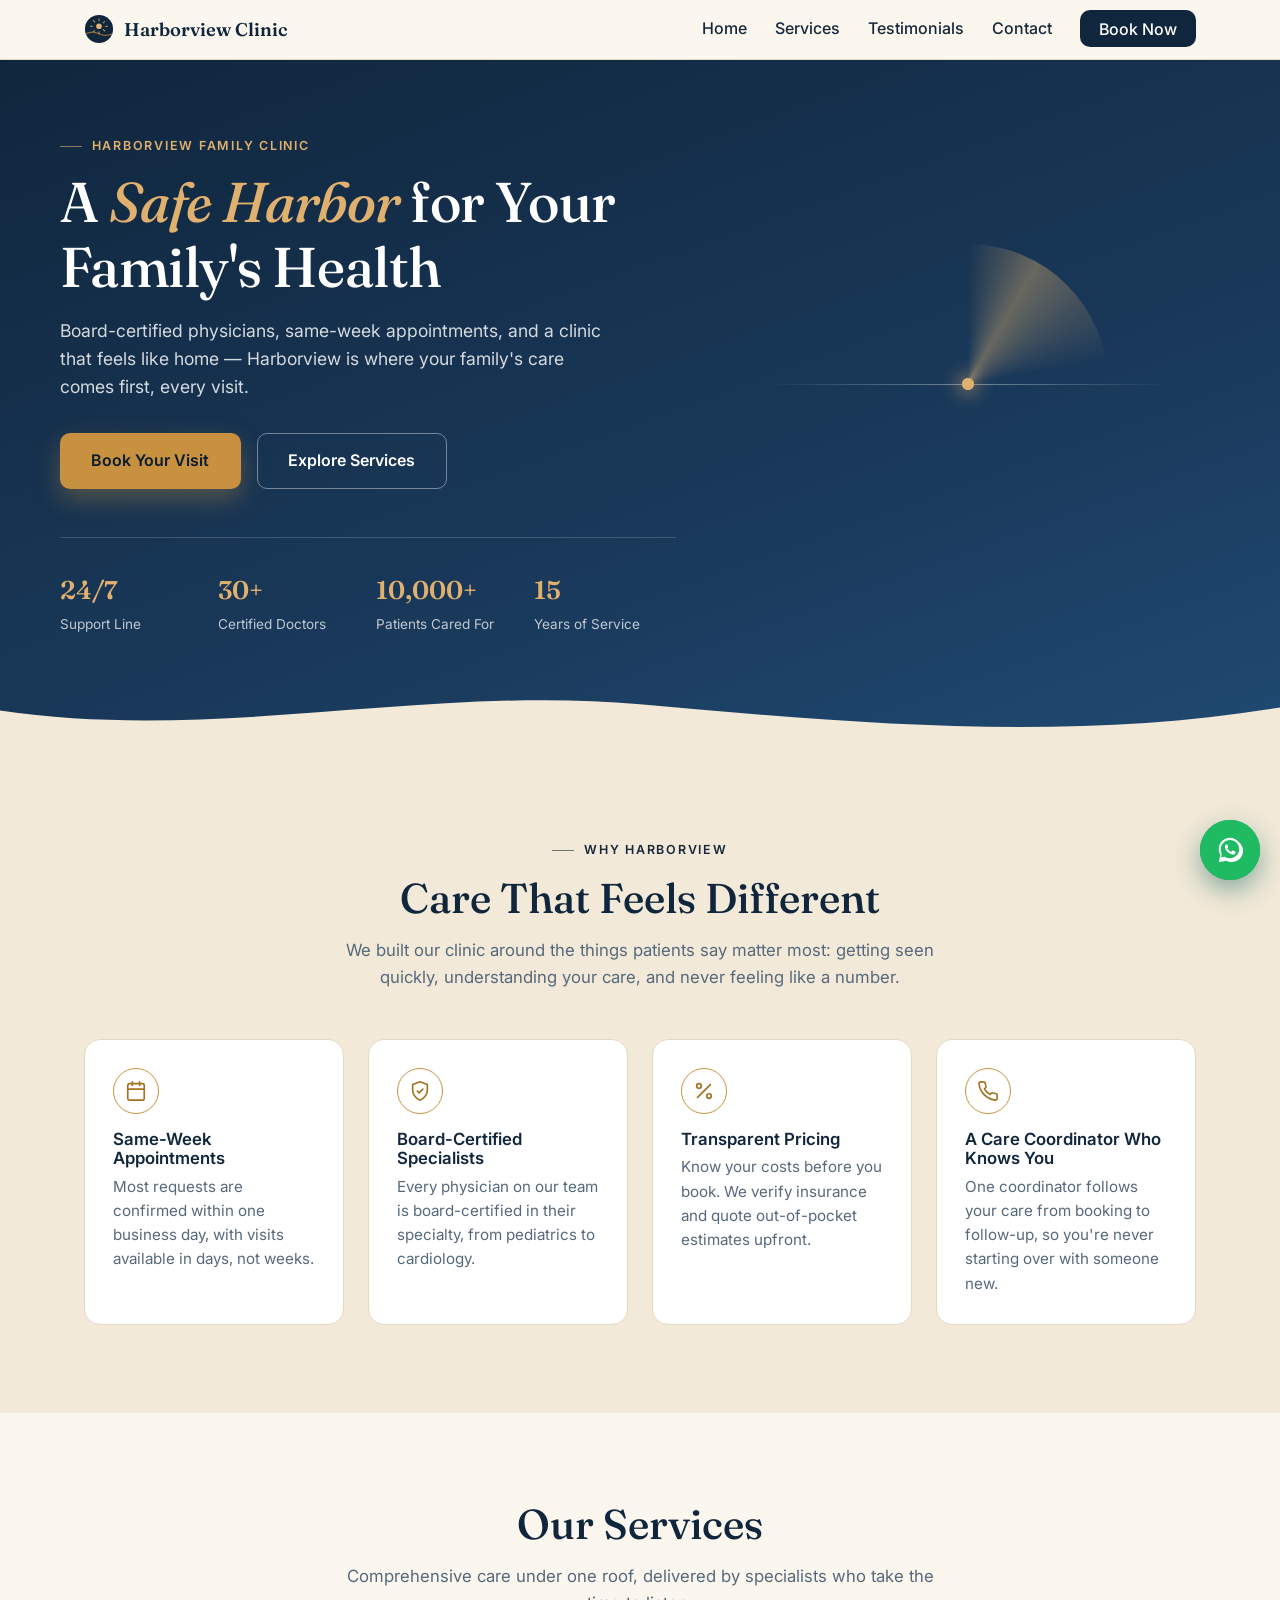
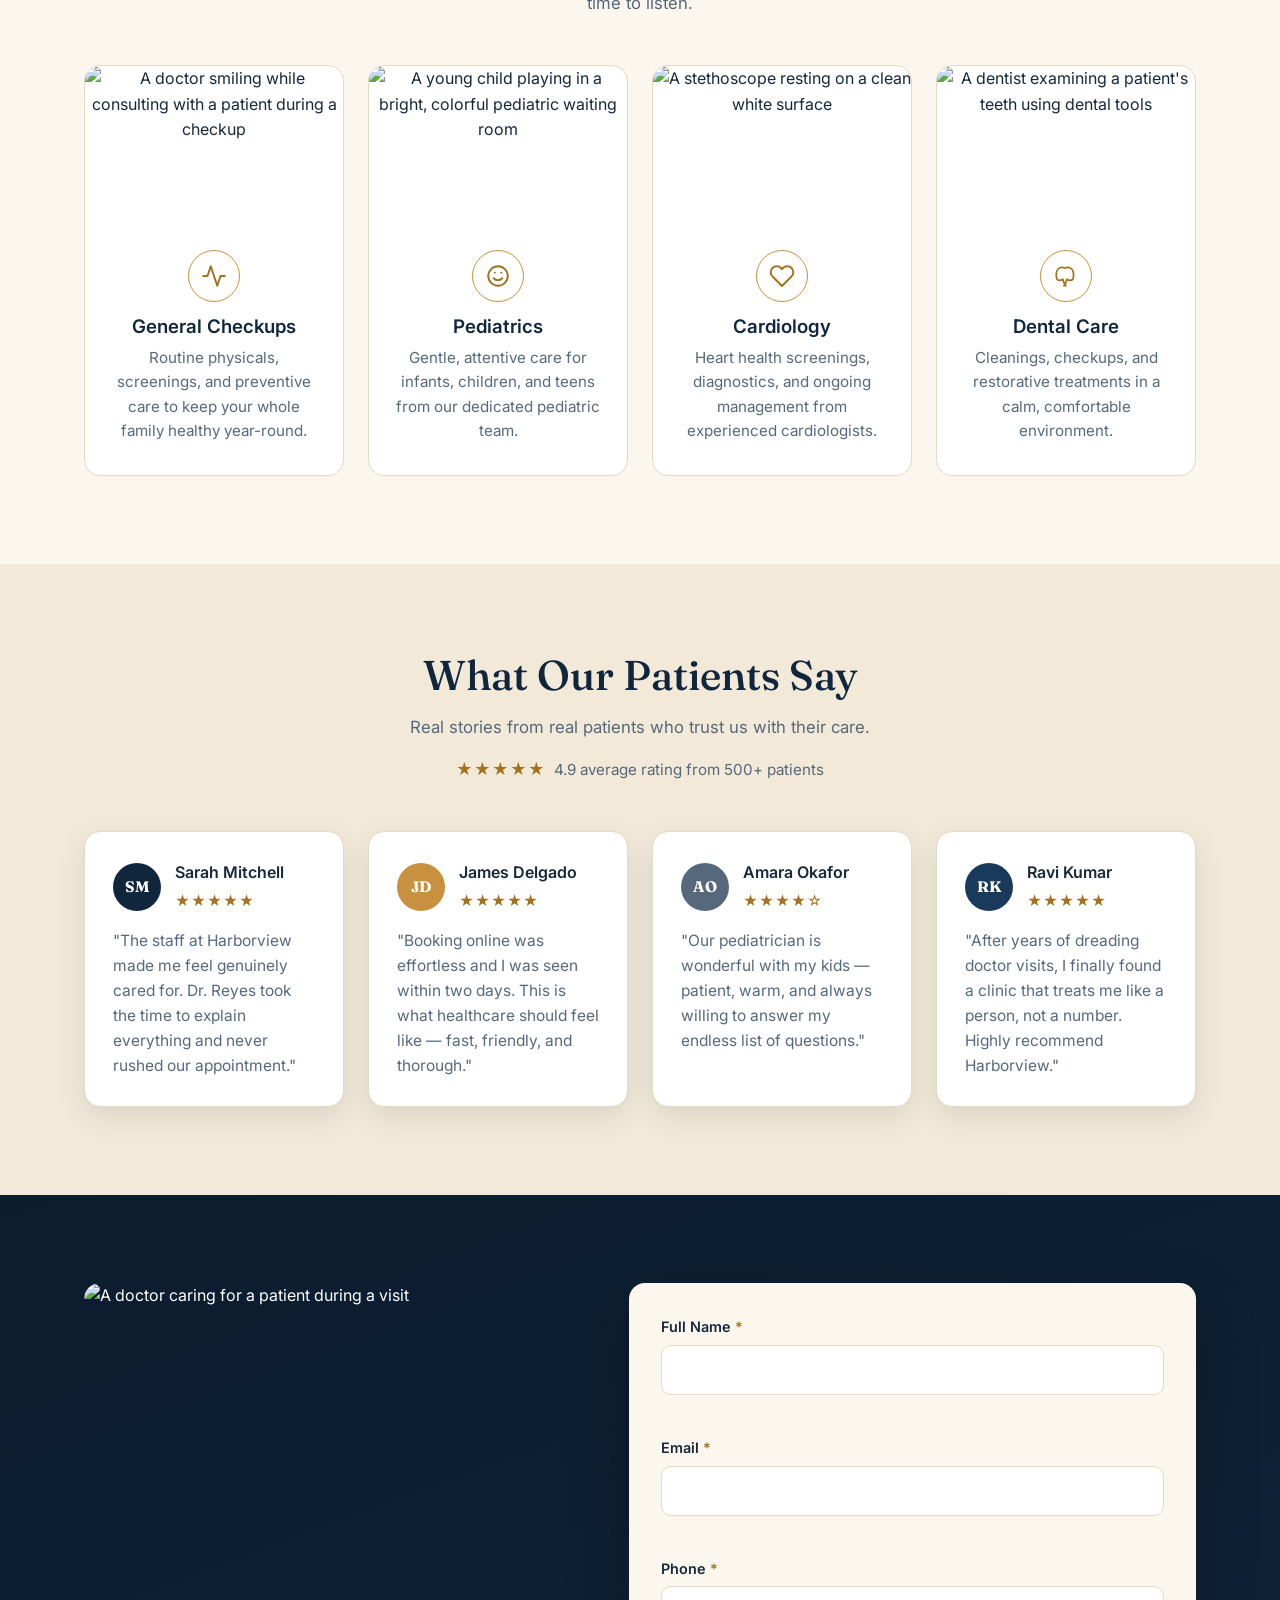
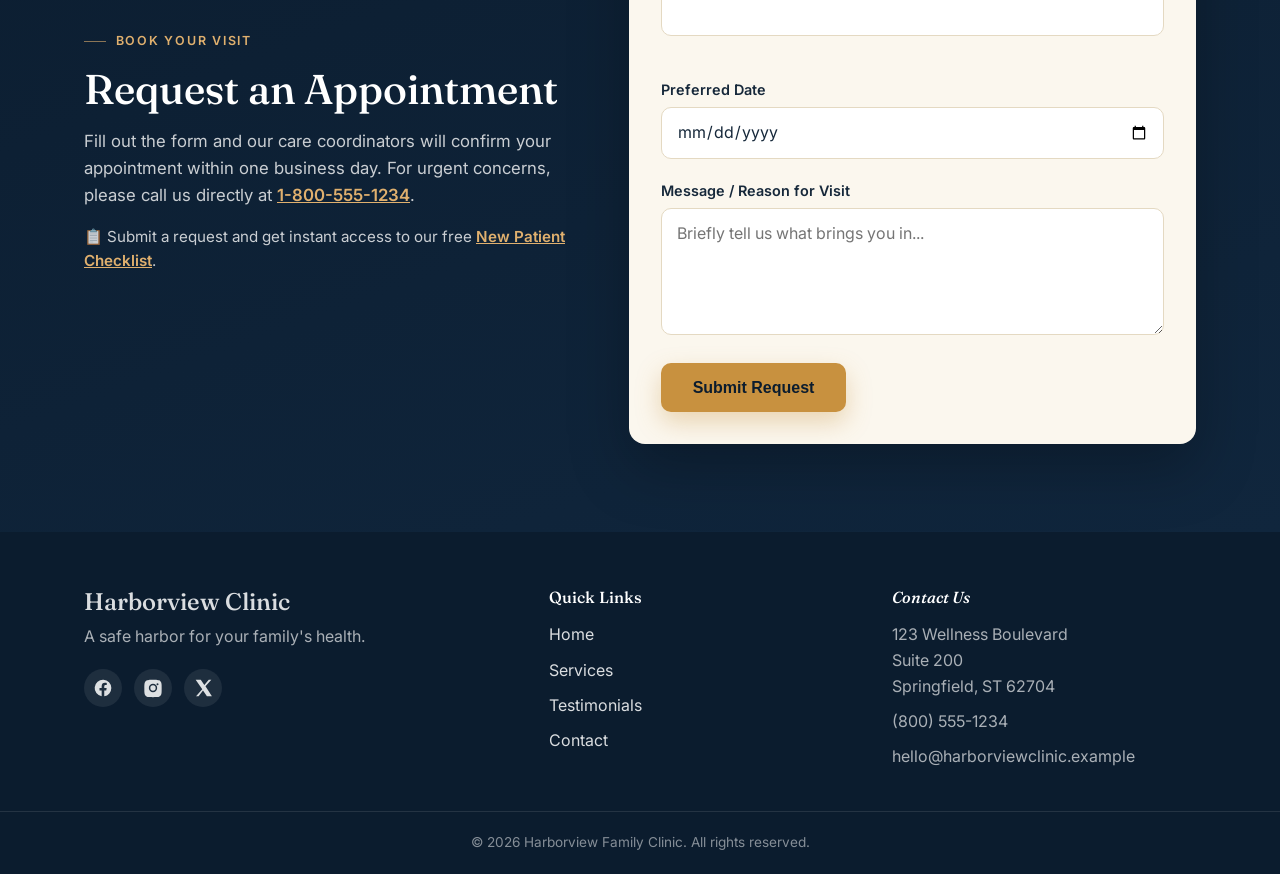
==== commit f046b590: "Wire enquiry form to Formspree, add post-submit celebration and WhatsApp widget Replace the console." ====
--- a/index.html
+++ b/index.html
@@ -335,6 +335,10 @@
             <a href="new-patient-checklist.html">Get your free New Patient Checklist &rarr;</a>
           </div>
 
+          <div id="formError" class="form-error" role="alert" hidden>
+            Sorry, something went wrong sending your request. Please try again or call us directly.
+          </div>
+
           <div class="form-group">
             <label for="fullName">Full Name <span class="required">*</span></label>
             <input type="text" id="fullName" name="fullName" autocomplete="name" aria-describedby="fullNameError" required>
@@ -419,6 +423,43 @@
     </div>
   </footer>
 
+  <!-- ===================== WhatsApp Chat Widget ===================== -->
+  <div class="wa-widget" id="waWidget">
+    <button type="button" class="wa-button" id="waButton" aria-haspopup="dialog" aria-expanded="false" aria-controls="waPanel" aria-label="Chat with us on WhatsApp">
+      <span class="wa-button-ring" aria-hidden="true"></span>
+      <span class="wa-button-ring wa-button-ring-2" aria-hidden="true"></span>
+      <svg viewBox="0 0 32 32" width="30" height="30" fill="#fff" aria-hidden="true"><path d="M16 3C9.4 3 4 8.4 4 15c0 2.3.6 4.4 1.7 6.3L4 29l7.9-1.6c1.8.9 3.9 1.4 6.1 1.4 6.6 0 12-5.4 12-12S22.6 3 16 3zm0 21.8c-1.9 0-3.7-.5-5.3-1.4l-.4-.2-3.9.8.8-3.8-.2-.4A9.7 9.7 0 0 1 6.2 15c0-5.4 4.4-9.8 9.8-9.8s9.8 4.4 9.8 9.8-4.4 9.8-9.8 9.8zm5.4-7.3c-.3-.1-1.7-.9-2-1-.3-.1-.5-.1-.7.1-.2.3-.8 1-.9 1.1-.2.2-.3.2-.6.1-.3-.1-1.2-.4-2.3-1.4-.9-.8-1.4-1.7-1.6-2-.2-.3 0-.5.1-.6.1-.1.3-.3.4-.5.1-.2.2-.3.3-.5.1-.2 0-.4 0-.5C13.9 12.1 13.4 11 13.2 10.5c-.2-.5-.4-.4-.6-.4h-.5c-.2 0-.5.1-.7.3-.2.3-.9 1-.9 2.4s1 2.8 1.1 3c.1.2 2 3 4.8 4.3.7.3 1.2.5 1.6.6.7.2 1.3.2 1.8.1.5-.1 1.7-.7 1.9-1.4.2-.7.2-1.2.2-1.4-.1-.1-.3-.2-.5-.3z"/></svg>
+    </button>
+
+    <div class="wa-panel" id="waPanel" role="dialog" aria-labelledby="waPanelTitle" hidden>
+      <div class="wa-panel-header">
+        <span class="wa-panel-avatar" aria-hidden="true">
+          <svg viewBox="0 0 32 32" width="20" height="20" fill="#fff"><path d="M16 3C9.4 3 4 8.4 4 15c0 2.3.6 4.4 1.7 6.3L4 29l7.9-1.6c1.8.9 3.9 1.4 6.1 1.4 6.6 0 12-5.4 12-12S22.6 3 16 3z"/></svg>
+        </span>
+        <div>
+          <p class="wa-panel-title" id="waPanelTitle">Harborview Clinic</p>
+          <p class="wa-panel-status"><span class="wa-status-dot" aria-hidden="true"></span>We usually reply within a few hours</p>
+        </div>
+        <button type="button" class="wa-panel-close" id="waPanelClose" aria-label="Close chat">&times;</button>
+      </div>
+
+      <p class="wa-panel-greeting">Hi there 👋 How can we help? Pick a question below or start a chat.</p>
+
+      <div class="wa-quick-queries">
+        <a class="wa-quick-btn" target="_blank" rel="noopener noreferrer" href="https://wa.me/6582010294?text=Hi%20Harborview%20Clinic%2C%20I%27d%20like%20to%20book%20an%20appointment." aria-label="I'd like to book an appointment (opens WhatsApp in a new tab)">I'd like to book an appointment</a>
+        <a class="wa-quick-btn" target="_blank" rel="noopener noreferrer" href="https://wa.me/6582010294?text=Hi%20Harborview%20Clinic%2C%20what%20are%20your%20opening%20hours%3F" aria-label="What are your opening hours? (opens WhatsApp in a new tab)">What are your opening hours?</a>
+        <a class="wa-quick-btn" target="_blank" rel="noopener noreferrer" href="https://wa.me/6582010294?text=Hi%20Harborview%20Clinic%2C%20do%20you%20accept%20my%20insurance%3F" aria-label="Do you accept my insurance? (opens WhatsApp in a new tab)">Do you accept my insurance?</a>
+        <a class="wa-quick-btn" target="_blank" rel="noopener noreferrer" href="https://wa.me/6582010294?text=Hi%20Harborview%20Clinic%2C%20I%20have%20a%20general%20question." aria-label="I have a general question (opens WhatsApp in a new tab)">I have a general question</a>
+      </div>
+
+      <a class="btn btn-primary wa-start-chat" target="_blank" rel="noopener noreferrer" href="https://wa.me/6582010294?text=Hi%20Harborview%20Clinic%2C%20I%27d%20like%20to%20get%20in%20touch." aria-label="Start a chat (opens WhatsApp in a new tab)">
+        Start a Chat
+      </a>
+    </div>
+  </div>
+
+  <div id="balloonContainer" class="balloon-container" aria-hidden="true"></div>
+
   <script src="script.js" defer></script>
 </body>
 </html>
--- a/styles.css
+++ b/styles.css
@@ -19,6 +19,9 @@
   --max-width: 1160px;
   --font-body: 'Inter', -apple-system, BlinkMacSystemFont, 'Segoe UI', Roboto, sans-serif;
   --font-display: 'Fraunces', Georgia, 'Times New Roman', serif;
+  --color-whatsapp: #075e54;
+  --color-whatsapp-dark: #054840;
+  --color-whatsapp-accent: #25d366;
 }
 
 * {
@@ -197,6 +200,16 @@
   .beacon-sweep,
   .beacon-ring {
     animation: none !important;
+  }
+
+  .wa-button-ring,
+  .wa-panel:not([hidden]) {
+    animation: none !important;
+  }
+
+  .balloon {
+    animation: none !important;
+    display: none;
   }
 }
 
@@ -903,6 +916,59 @@
   text-decoration: underline;
 }
 
+.form-error {
+  background: #fbe9e7;
+  border: 1px solid #f0b8ae;
+  color: #9a3324;
+  padding: 0.9rem 1.1rem;
+  border-radius: var(--radius-sm);
+  font-weight: 500;
+}
+
+/* ===================== Post-submit balloon effect ===================== */
+.balloon-container {
+  position: fixed;
+  inset: 0;
+  overflow: hidden;
+  pointer-events: none;
+  z-index: 200;
+}
+
+.balloon {
+  position: absolute;
+  bottom: -140px;
+  width: 46px;
+  height: 58px;
+  border-radius: 50% 50% 50% 50% / 60% 60% 40% 40%;
+  opacity: 0.95;
+  animation: balloon-rise 4.5s ease-in forwards;
+}
+
+.balloon::after {
+  content: '';
+  position: absolute;
+  left: 50%;
+  bottom: -22px;
+  width: 1px;
+  height: 22px;
+  background: rgba(16, 38, 61, 0.35);
+  transform: translateX(-50%);
+}
+
+@keyframes balloon-rise {
+  0% {
+    transform: translateY(0) translateX(0) rotate(0deg);
+    opacity: 0.95;
+  }
+  75% {
+    opacity: 0.9;
+  }
+  100% {
+    transform: translateY(-115vh) translateX(var(--drift, 30px)) rotate(8deg);
+    opacity: 0;
+  }
+}
+
 .form-submit {
   justify-self: start;
   margin-top: 0.5rem;
@@ -1115,3 +1181,197 @@
     break-inside: avoid;
   }
 }
+
+/* ===================== WhatsApp chat widget ===================== */
+.wa-widget {
+  position: fixed;
+  right: 1.25rem;
+  bottom: 1.25rem;
+  z-index: 200;
+  display: flex;
+  flex-direction: column-reverse;
+  align-items: flex-end;
+  gap: 0.9rem;
+}
+
+.wa-widget.is-nav-open {
+  display: none;
+}
+
+.wa-button {
+  position: relative;
+  width: 60px;
+  height: 60px;
+  border-radius: 50%;
+  border: none;
+  background: var(--color-whatsapp);
+  display: flex;
+  align-items: center;
+  justify-content: center;
+  cursor: pointer;
+  box-shadow: 0 10px 26px rgba(7, 94, 84, 0.45);
+  transition: transform 0.15s ease;
+  flex-shrink: 0;
+}
+
+.wa-button:hover {
+  transform: scale(1.06);
+}
+
+.wa-button svg {
+  position: relative;
+  z-index: 1;
+}
+
+.wa-button-ring {
+  position: absolute;
+  inset: 0;
+  border-radius: 50%;
+  background: rgba(37, 211, 102, 0.55);
+  animation: wa-pulse 2.4s ease-out infinite;
+}
+
+.wa-button-ring-2 {
+  animation-delay: 1.2s;
+}
+
+@keyframes wa-pulse {
+  0% { transform: scale(1); opacity: 0.55; }
+  100% { transform: scale(1.9); opacity: 0; }
+}
+
+.wa-panel {
+  width: min(320px, calc(100vw - 2.5rem));
+  background: var(--color-card);
+  border-radius: var(--radius);
+  box-shadow: 0 24px 60px rgba(0, 0, 0, 0.28);
+  overflow: hidden;
+  transform-origin: bottom right;
+}
+
+.wa-panel:not([hidden]) {
+  animation: wa-pop-in 0.18s ease;
+}
+
+@keyframes wa-pop-in {
+  from { opacity: 0; transform: scale(0.92) translateY(8px); }
+  to { opacity: 1; transform: scale(1) translateY(0); }
+}
+
+.wa-panel-header {
+  position: relative;
+  background: var(--color-ink);
+  color: #fff;
+  padding: 1rem 2.4rem 1rem 1.1rem;
+  display: flex;
+  align-items: center;
+  gap: 0.7rem;
+}
+
+.wa-panel-avatar {
+  flex-shrink: 0;
+  width: 34px;
+  height: 34px;
+  border-radius: 50%;
+  background: var(--color-whatsapp);
+  display: flex;
+  align-items: center;
+  justify-content: center;
+}
+
+.wa-panel-title {
+  font-family: var(--font-display);
+  font-weight: 600;
+  font-size: 0.95rem;
+}
+
+.wa-panel-status {
+  display: flex;
+  align-items: center;
+  gap: 0.4rem;
+  font-size: 0.75rem;
+  color: rgba(255, 255, 255, 0.72);
+}
+
+.wa-status-dot {
+  width: 7px;
+  height: 7px;
+  border-radius: 50%;
+  background: var(--color-whatsapp-accent);
+  display: inline-block;
+}
+
+.wa-panel-close {
+  position: absolute;
+  top: 0.4rem;
+  right: 0.5rem;
+  width: 32px;
+  height: 32px;
+  border: none;
+  background: transparent;
+  color: rgba(255, 255, 255, 0.75);
+  font-size: 1.5rem;
+  line-height: 1;
+  cursor: pointer;
+  border-radius: 50%;
+  transition: background 0.15s ease, color 0.15s ease;
+}
+
+.wa-panel-close:hover {
+  background: rgba(255, 255, 255, 0.12);
+  color: #fff;
+}
+
+.wa-panel-greeting {
+  padding: 1rem 1.1rem 0;
+  font-size: 0.9rem;
+  color: var(--color-text-muted);
+}
+
+.wa-quick-queries {
+  display: flex;
+  flex-direction: column;
+  gap: 0.55rem;
+  padding: 0.9rem 1.1rem;
+}
+
+.wa-quick-btn {
+  display: block;
+  padding: 0.6rem 0.85rem;
+  border: 1.5px solid var(--color-border);
+  border-radius: var(--radius-sm);
+  font-size: 0.87rem;
+  color: var(--color-text);
+  background: var(--color-bg);
+  transition: border-color 0.15s ease, background 0.15s ease;
+}
+
+.wa-quick-btn:hover {
+  border-color: var(--color-whatsapp-accent);
+  background: #f0fbf4;
+}
+
+.wa-start-chat {
+  display: block;
+  text-align: center;
+  margin: 0 1.1rem 1.1rem;
+  background: var(--color-whatsapp);
+  color: #fff;
+  box-shadow: 0 8px 20px rgba(7, 94, 84, 0.35);
+}
+
+.wa-start-chat:hover {
+  background: var(--color-whatsapp-dark);
+}
+
+@media (max-width: 480px) {
+  .wa-widget {
+    right: 1rem;
+    bottom: 1rem;
+  }
+
+  .wa-button {
+    width: 54px;
+    height: 54px;
+  }
+}
